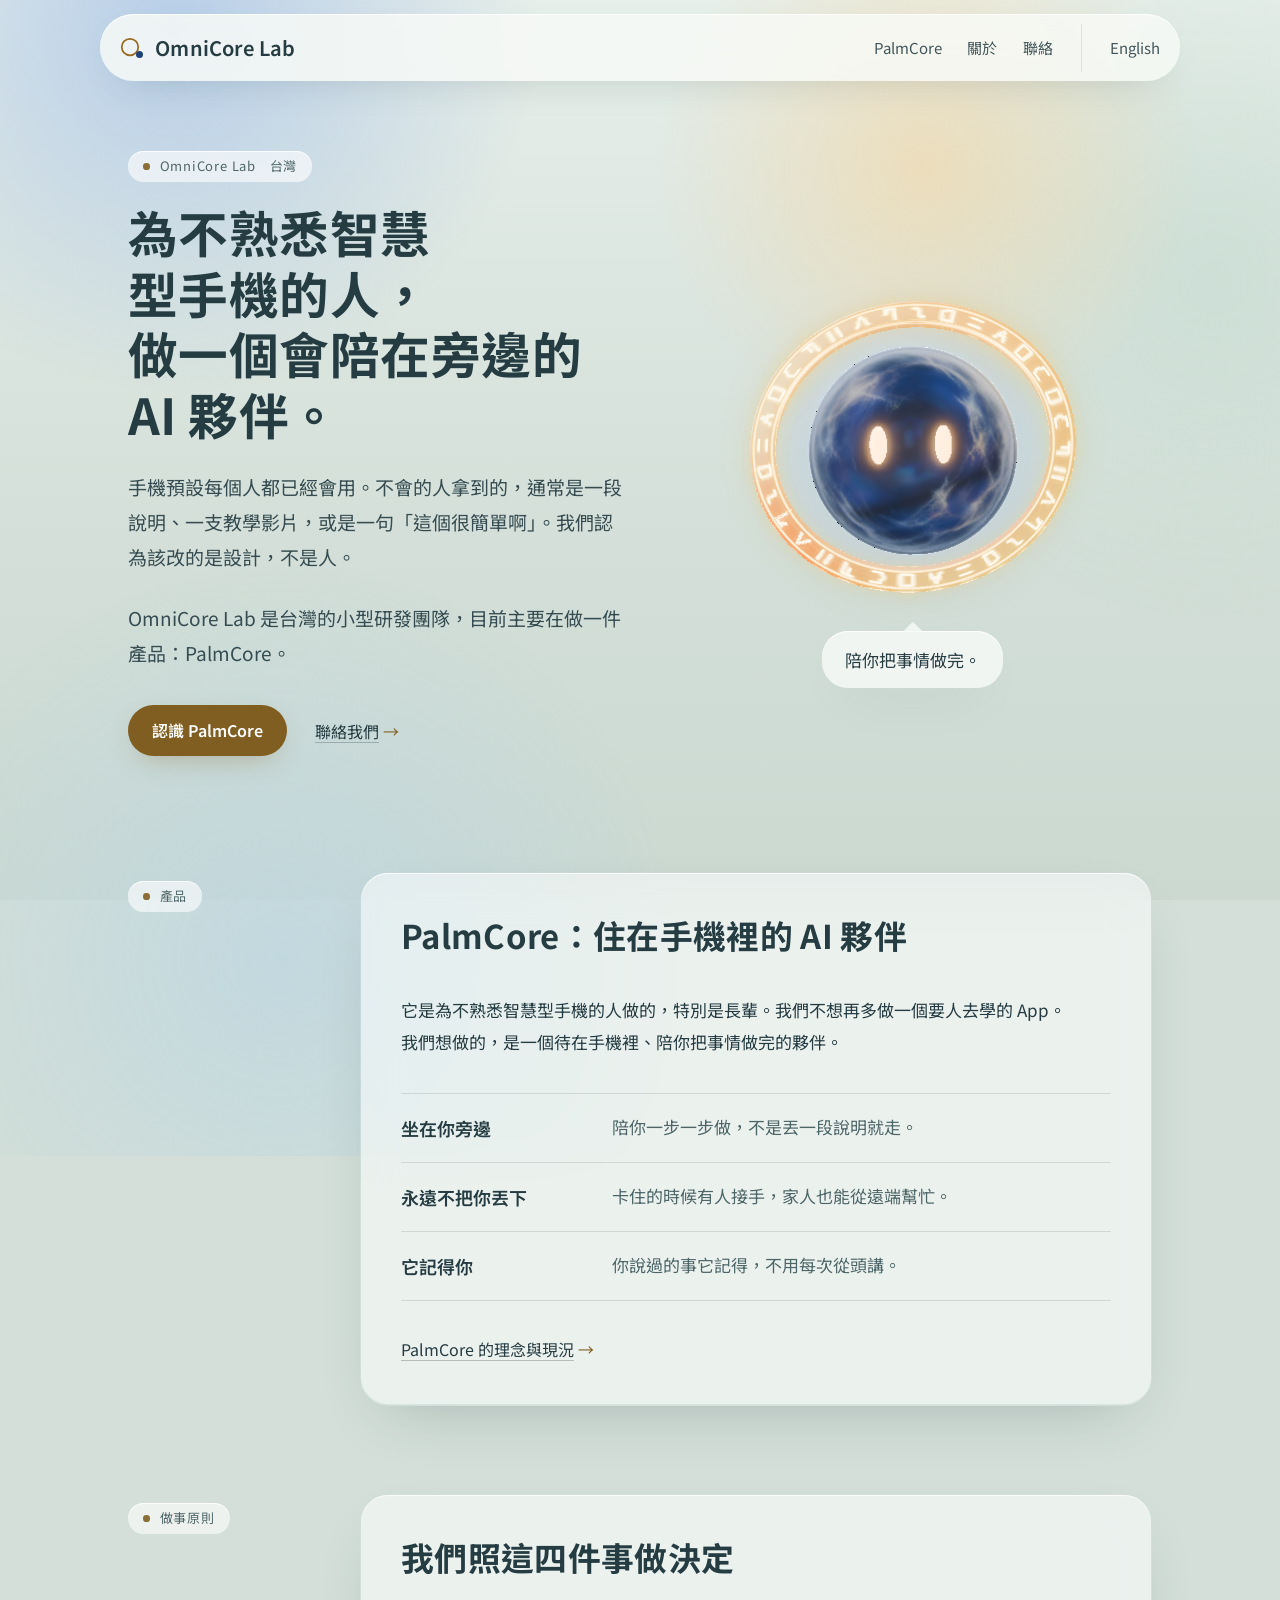
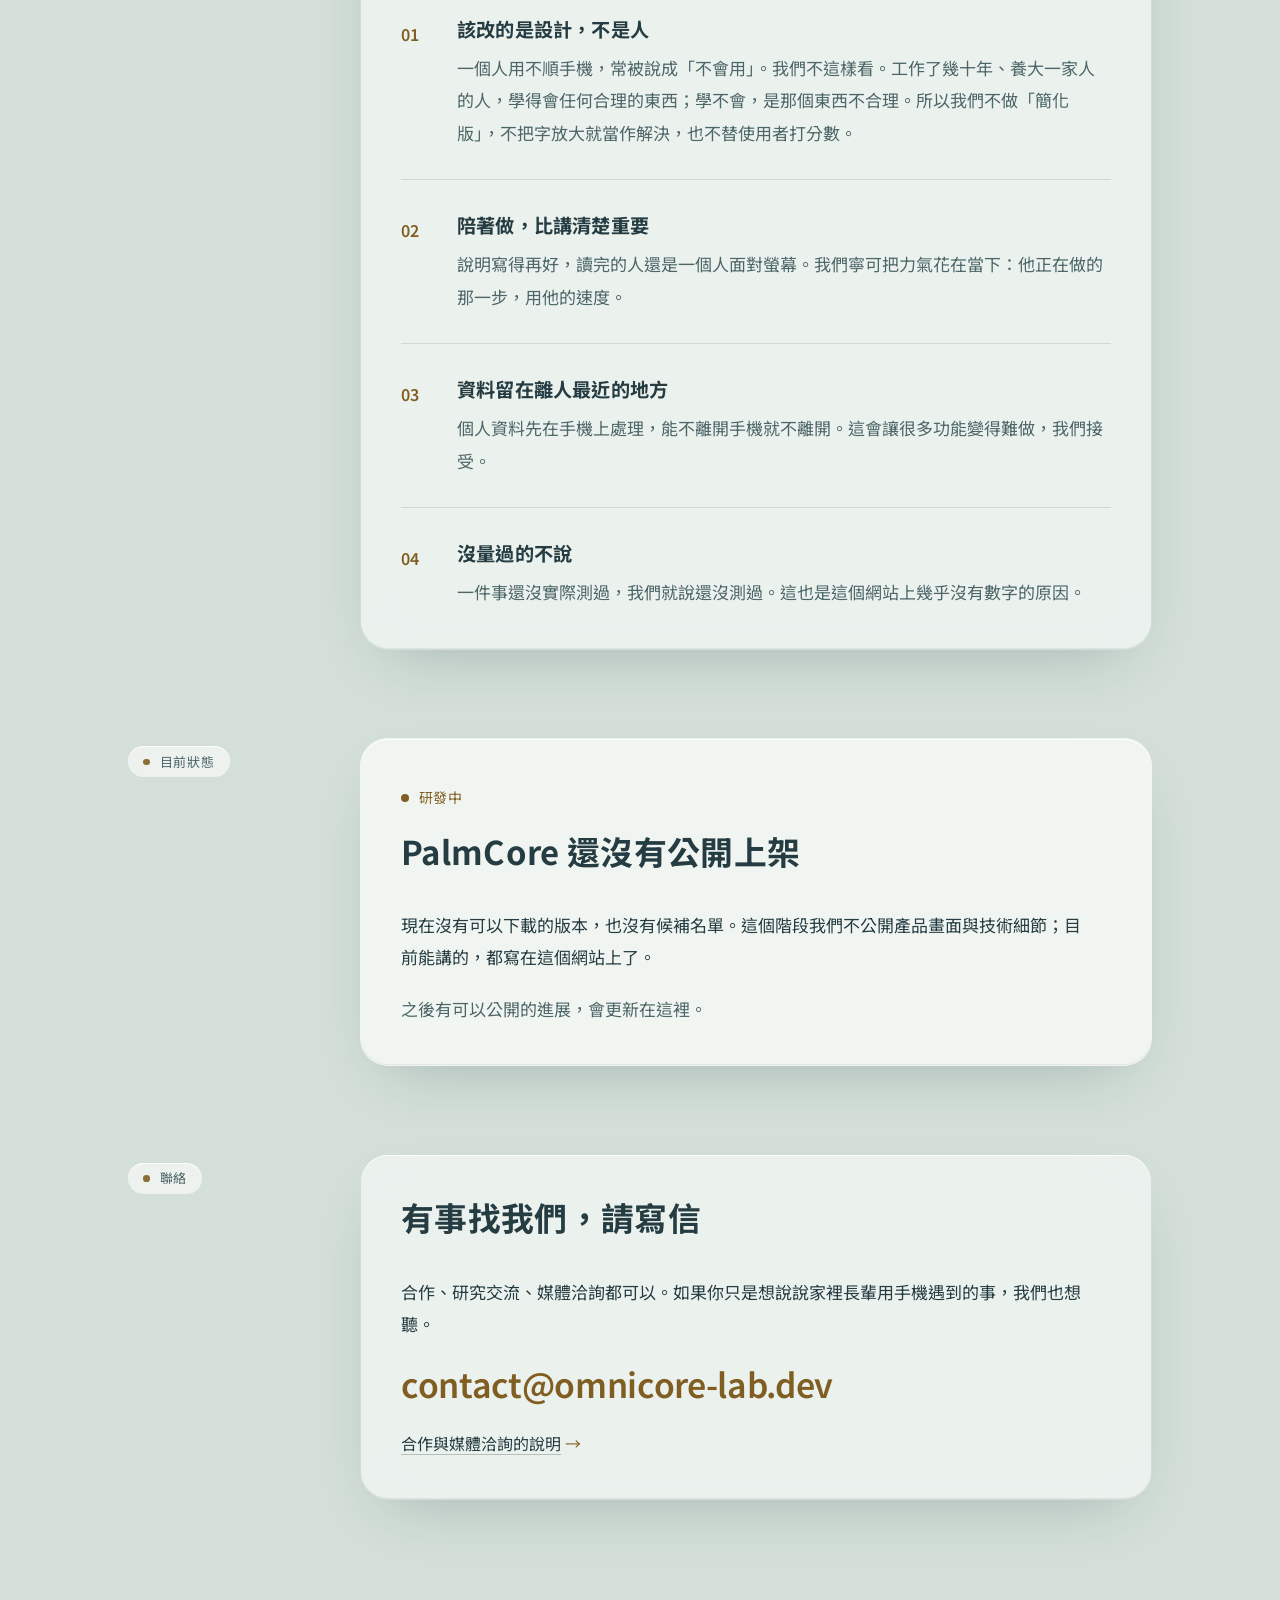
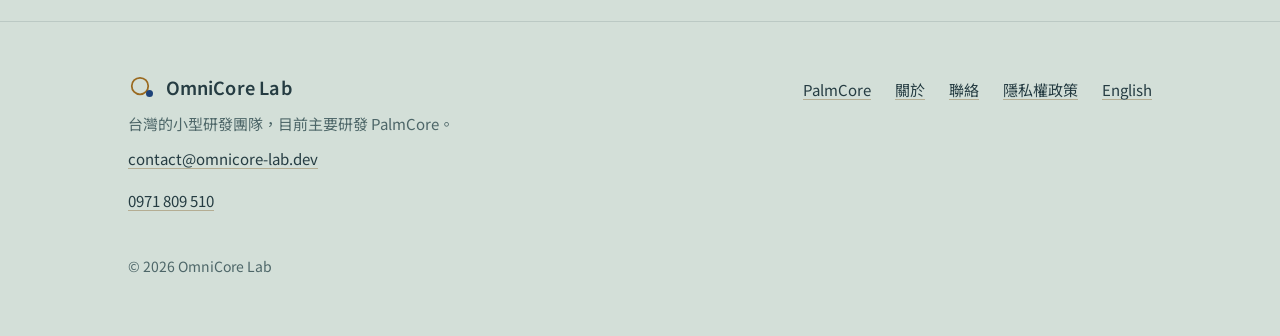
==== site/zh/index.html @ 2e64e3a4 "Initial public release Co-Authored-By: Claude Opus 5.5 <noreply@anthropic.com>" ====
<!doctype html>
<html lang="zh-Hant-TW">
<head>
<meta charset="utf-8">
<meta name="viewport" content="width=device-width, initial-scale=1">
<title>OmniCore Lab｜為不熟悉智慧型手機的人做 AI 夥伴</title>
<meta name="description" content="OmniCore Lab 是台灣的小型研發團隊，目前主要研發 PalmCore：一個住在手機裡、陪不熟悉智慧型手機的人把事情做完的 AI 夥伴。">
<link rel="canonical" href="https://omnicore-lab.dev/zh/">
<link rel="alternate" hreflang="zh-Hant" href="https://omnicore-lab.dev/zh/">
<link rel="alternate" hreflang="en" href="https://omnicore-lab.dev/">
<link rel="alternate" hreflang="x-default" href="https://omnicore-lab.dev/">
<meta property="og:type" content="website">
<meta property="og:site_name" content="OmniCore Lab">
<meta property="og:title" content="OmniCore Lab｜為不熟悉智慧型手機的人做 AI 夥伴">
<meta property="og:description" content="OmniCore Lab 是台灣的小型研發團隊，目前主要研發 PalmCore：一個住在手機裡、陪不熟悉智慧型手機的人把事情做完的 AI 夥伴。">
<meta property="og:url" content="https://omnicore-lab.dev/zh/">
<meta property="og:image" content="https://omnicore-lab.dev/assets/og.png">
<meta property="og:image:width" content="1200">
<meta property="og:image:height" content="630">
<meta property="og:locale" content="zh_TW">
<meta property="og:locale:alternate" content="en_US">
<meta name="twitter:card" content="summary_large_image">
<meta name="color-scheme" content="light">
<meta name="theme-color" content="#E7EFEA">
<link rel="icon" href="../assets/favicon.svg" type="image/svg+xml">
<link rel="preconnect" href="https://fonts.googleapis.com">
<link rel="preconnect" href="https://fonts.gstatic.com" crossorigin>
<link rel="stylesheet" href="https://fonts.googleapis.com/css2?family=IBM+Plex+Sans:wght@400;500;600&amp;family=Noto+Sans+TC:wght@400;500;700&amp;display=swap">
<link rel="stylesheet" href="../assets/site.css?v=1010b">
<link rel="stylesheet" href="../assets/app-theme.css?v=1010b">
<script src="../assets/site.js" defer></script>
<script type="application/ld+json">{"@context": "https://schema.org", "@type": "Organization", "name": "OmniCore Lab", "url": "https://omnicore-lab.dev/", "logo": "https://omnicore-lab.dev/assets/favicon.svg", "email": "contact@omnicore-lab.dev", "description": "A small R&D team in Taiwan building PalmCore, an AI companion for people the smartphone was never designed for.", "contactPoint": {"@type": "ContactPoint", "contactType": "general enquiries", "email": "contact@omnicore-lab.dev", "availableLanguage": ["en", "zh-Hant"], "telephone": "+886971809510"}, "address": {"@type": "PostalAddress", "addressRegion": "Taoyuan City", "addressCountry": "TW"}, "telephone": "+886971809510"}</script>
</head>
<body>
<a class="skip" href="#main">跳到主要內容</a>

<!-- 頁首：每一頁都有同一段，改選單時要全部一起改 -->
<header class="site-head">
  <div class="wrap head">
    <a class="brand" href="./" aria-label="OmniCore Lab 首頁"><svg viewBox="0 0 28 28" aria-hidden="true" focusable="false"><circle class="ring" cx="12" cy="13" r="8.25" fill="none" stroke-width="1.75"/><circle class="dot" cx="21.5" cy="20.5" r="3.5"/></svg><span>OmniCore Lab</span></a>
    <nav class="nav" aria-label="主要選單">
      <ul>
        <li><a href="palmcore.html">PalmCore</a></li>
        <li><a href="about.html">關於</a></li>
        <li><a href="contact.html">聯絡</a></li>
      </ul>
    </nav>
    <a class="lang" href="../" lang="en" hreflang="en" aria-label="Switch to English">English</a>
  </div>
</header>

<main id="main">
  <section class="hero">
    <div class="wrap hero-grid">
      <div>
        <p class="label">OmniCore Lab　台灣</p>
        <h1><span class="nb">為不熟悉智慧型手機的人，</span><span class="nb">做一個會陪在旁邊的</span><span class="nb">AI 夥伴。</span></h1>
        <p class="lead">手機預設每個人都已經會用。不會的人拿到的，通常是一段說明、一支教學影片，或是一句「這個很簡單啊」。我們認為該改的是設計，不是人。</p>
        <p class="lead">OmniCore Lab 是台灣的小型研發團隊，目前主要在做一件產品：PalmCore。</p>
        <div class="actions">
          <a class="btn" href="palmcore.html">認識 PalmCore</a>
          <a class="more" href="contact.html">聯絡我們</a>
        </div>
      </div>
      <div class="orb-wrap">
        <div class="orb-stage" data-orb="../orb/embed.html?quality=mobile&amp;light=true" role="img" aria-label="PalmCore 的角色：一顆有眼睛的球，外面繞著一圈光環">
          <div class="orb-fallback" aria-hidden="true"><svg viewBox="0 0 360 360" focusable="false">
          <circle class="fig-soft" cx="166" cy="176" r="104"/>
          <circle class="fig-ring" cx="166" cy="176" r="104" stroke-width="1.25"/>
          <circle class="fig-ring" cx="166" cy="176" r="152" stroke-width="1" opacity=".55"/>
          <circle class="fig-dot" cx="273" cy="284" r="24"/>
        </svg></div>
        </div>
        <p class="bubble">陪你把事情做完。</p>
      </div>
    </div>
  </section>

  <section class="section" aria-labelledby="h-product">
    <div class="wrap split">
      <p class="label">產品</p>
      <div class="prose" data-reveal>
        <h2 id="h-product"><span class="nb">PalmCore：</span><span class="nb">住在手機裡的 AI 夥伴</span></h2>
        <p>它是為不熟悉智慧型手機的人做的，特別是長輩。我們不想再多做一個要人去學的 App。我們想做的，是一個待在手機裡、陪你把事情做完的夥伴。</p>
        <dl class="trio">
          <div><dt>坐在你旁邊</dt><dd>陪你一步一步做，不是丟一段說明就走。</dd></div>
          <div><dt>永遠不把你丟下</dt><dd>卡住的時候有人接手，家人也能從遠端幫忙。</dd></div>
          <div><dt>它記得你</dt><dd>你說過的事它記得，不用每次從頭講。</dd></div>
        </dl>
        <p><a class="more" href="palmcore.html">PalmCore 的理念與現況</a></p>
      </div>
    </div>
  </section>

  <section class="section" aria-labelledby="h-principles">
    <div class="wrap split">
      <p class="label">做事原則</p>
      <div data-reveal>
        <h2 id="h-principles" class="gap-l">我們照這四件事做決定</h2>
        <ol class="points">
          <li><div>
            <h3>該改的是設計，不是人</h3>
            <p>一個人用不順手機，常被說成「不會用」。我們不這樣看。工作了幾十年、養大一家人的人，學得會任何合理的東西；學不會，是那個東西不合理。所以我們不做「簡化版」，不把字放大就當作解決，也不替使用者打分數。</p>
          </div></li>
          <li><div>
            <h3>陪著做，比講清楚重要</h3>
            <p>說明寫得再好，讀完的人還是一個人面對螢幕。我們寧可把力氣花在當下：他正在做的那一步，用他的速度。</p>
          </div></li>
          <li><div>
            <h3>資料留在離人最近的地方</h3>
            <p>個人資料先在手機上處理，能不離開手機就不離開。這會讓很多功能變得難做，我們接受。</p>
          </div></li>
          <li><div>
            <h3>沒量過的不說</h3>
            <p>一件事還沒實際測過，我們就說還沒測過。這也是這個網站上幾乎沒有數字的原因。</p>
          </div></li>
        </ol>
      </div>
    </div>
  </section>

  <section class="section band" aria-labelledby="h-status">
    <div class="wrap split">
      <p class="label">目前狀態</p>
      <div class="prose" data-reveal>
        <p class="status">研發中</p>
        <h2 id="h-status">PalmCore 還沒有公開上架</h2>
        <p>現在沒有可以下載的版本，也沒有候補名單。這個階段我們不公開產品畫面與技術細節；目前能講的，都寫在這個網站上了。</p>
        <p class="muted">之後有可以公開的進展，會更新在這裡。</p>
      </div>
    </div>
  </section>

  <section class="section" aria-labelledby="h-contact">
    <div class="wrap split">
      <p class="label">聯絡</p>
      <div class="prose" data-reveal>
        <h2 id="h-contact">有事找我們，請寫信</h2>
        <p>合作、研究交流、媒體洽詢都可以。如果你只是想說說家裡長輩用手機遇到的事，我們也想聽。</p>
        <p><a class="email" href="mailto:contact@omnicore-lab.dev">contact@omnicore-lab.dev</a></p>
        <p><a class="more" href="contact.html">合作與媒體洽詢的說明</a></p>
      </div>
    </div>
  </section>
</main>

<!-- 頁尾：每一頁都有同一段 -->
<footer class="site-foot">
  <div class="wrap foot">
    <div>
      <a class="brand" href="./"><svg viewBox="0 0 28 28" aria-hidden="true" focusable="false"><circle class="ring" cx="12" cy="13" r="8.25" fill="none" stroke-width="1.75"/><circle class="dot" cx="21.5" cy="20.5" r="3.5"/></svg><span>OmniCore Lab</span></a>
      <p>台灣的小型研發團隊，目前主要研發 PalmCore。</p>
      <p><a href="mailto:contact@omnicore-lab.dev">contact@omnicore-lab.dev</a></p>
      <p><a href="tel:+886971809510">0971 809 510</a></p>
    </div>
    <nav aria-label="頁尾連結">
      <ul>
        <li><a href="palmcore.html">PalmCore</a></li>
        <li><a href="about.html">關於</a></li>
        <li><a href="contact.html">聯絡</a></li>
        <li><a href="privacy.html">隱私權政策</a></li>
        <li><a href="../" lang="en" hreflang="en">English</a></li>
      </ul>
    </nav>
    <p class="copy">© 2026 OmniCore Lab</p>
  </div>
</footer>
</body>
</html>
---- site/assets/site.css ----
/* OmniCore Lab — 全站樣式
   目錄：1 色彩與變數　2 基礎　3 版面　4 頁首頁尾　5 元件　6 動態　7 列印
   顏色只在第 1 節定義；深色模式在同一節用 prefers-color-scheme 覆寫。 */

/* ───────── 1 色彩與變數 ───────── */
:root {
  --ink: #121A23;
  --ink-2: #1C2834;
  --mist: #7FA7A8;
  --sand: #E2C79A;

  --bg: #F6F7F4;
  --surface: #ECEFEB;
  --text: #16202A;
  --muted: #4F5E69;
  --line: #D3DAD6;
  --link: #2A5C60;
  --mark: #5F8F91;          /* 圖形用的霧青，不拿來當內文字色 */
  --mark-soft: rgba(127, 167, 168, .16);
  --btn-bg: #121A23;
  --btn-text: #F6F7F4;

  --band-bg: #121A23;
  --band-text: #E6ECEC;
  --band-muted: #A9B8BD;
  --band-link: #A9CDCD;
  --band-line: #2B3947;

  --focus: #2A5C60;

  --serif: "Newsreader", "Noto Serif TC", "Songti TC", "PMingLiU", serif;
  --sans: "Noto Sans TC", "PingFang TC", "Microsoft JhengHei", system-ui, -apple-system, "Segoe UI", sans-serif;

  --gutter: clamp(20px, 5vw, 48px);
  --measure: 35em;
}

:root:lang(en) {
  --sans: "IBM Plex Sans", system-ui, -apple-system, "Segoe UI", Roboto, sans-serif;
  --serif: "Newsreader", Georgia, "Times New Roman", serif;
  --measure: 39em;
}

@media (prefers-color-scheme: dark) {
  :root {
    --bg: #0F161E;
    --surface: #17212B;
    --text: #E2E8E9;
    --muted: #A5B3B8;
    --line: #283542;
    --link: #A9CDCD;
    --mark: #7FA7A8;
    --mark-soft: rgba(127, 167, 168, .14);
    --btn-bg: #E2E8E9;
    --btn-text: #0F161E;

    --band-bg: #1A2530;
    --band-line: #324253;

    --focus: #E2C79A;
  }
}

/* ───────── 2 基礎 ───────── */
*, *::before, *::after { box-sizing: border-box; }

html {
  -webkit-text-size-adjust: 100%;
  text-size-adjust: 100%;
  scroll-behavior: smooth;
}

body {
  margin: 0;
  background: var(--bg);
  color: var(--text);
  font-family: var(--sans);
  font-size: 1.0625rem;
  line-height: 1.9;
  line-break: strict;
  overflow-wrap: break-word;
  -webkit-font-smoothing: antialiased;
  text-rendering: optimizeLegibility;
}
:lang(en) body { line-height: 1.7; }

h1, h2, h3 {
  font-family: var(--serif);
  font-weight: 600;
  line-height: 1.35;
  margin: 0;
  text-wrap: balance;
}
:lang(en) h1, :lang(en) h2, :lang(en) h3 { font-weight: 500; line-height: 1.2; letter-spacing: -.01em; }

h1 { font-size: clamp(1.85rem, 1.2rem + 2.9vw, 3.1rem); }
h2 { font-size: clamp(1.45rem, 1.15rem + 1.3vw, 2.05rem); }
h3 { font-size: 1.2rem; line-height: 1.5; }
:lang(zh-Hant) h1 { font-size: clamp(1.5rem, .9rem + 3vw, 3.1rem); }
:lang(en) h1 { font-size: clamp(2.1rem, 1.3rem + 3.4vw, 3.6rem); line-height: 1.12; }
:lang(en) h3 { font-size: 1.3rem; line-height: 1.35; }

p { margin: 0 0 1.15em; }
:lang(en) p { text-wrap: pretty; }  /* 中文用 pretty 會斷出很短的尾行，所以只給英文 */
p:last-child { margin-bottom: 0; }

a {
  color: var(--link);
  text-decoration-line: underline;
  text-decoration-thickness: 1px;
  text-underline-offset: .22em;
  text-decoration-color: color-mix(in srgb, currentColor 45%, transparent);
  transition: text-decoration-color .18s ease, color .18s ease;
}
a:hover { text-decoration-color: currentColor; }

:focus-visible {
  outline: 2px solid var(--focus);
  outline-offset: 3px;
  border-radius: 2px;
}

::selection { background: var(--sand); color: #121A23; }

img, svg { max-width: 100%; height: auto; }

/* 不想被拆開的詞組：中文標題用它控制斷行 */
.nb { display: inline-block; }

.skip {
  position: absolute; left: var(--gutter); top: -4rem;
  background: var(--btn-bg); color: var(--btn-text);
  padding: .5rem .9rem; border-radius: 4px; z-index: 10;
  text-decoration: none;
}
.skip:focus { top: .75rem; }

/* ───────── 3 版面 ───────── */
.wrap {
  max-width: 1120px;
  margin-inline: auto;
  padding-inline: var(--gutter);
}

.section {
  padding-block: clamp(56px, 8.5vw, 108px);
  border-top: 1px solid var(--line);
}

/* 左邊小標、右邊內容的兩欄；窄螢幕疊成一欄 */
.split { display: grid; gap: 1.25rem 3rem; }
@media (min-width: 880px) {
  .split { grid-template-columns: 11.5rem minmax(0, 1fr); }
}

.label {
  font-size: .8125rem;
  letter-spacing: .14em;
  color: var(--muted);
  margin: .55rem 0 0;
  line-height: 1.6;
}
:lang(en) .label { letter-spacing: .1em; text-transform: uppercase; font-size: .75rem; }

.prose { max-width: var(--measure); }
.prose h2 { margin-bottom: 1.1em; }
.prose h2 + .lead { margin-top: -.3em; }

.lead {
  font-size: 1.1875rem;
  line-height: 1.85;
  color: var(--text);
}
:lang(en) .lead { font-size: 1.25rem; line-height: 1.6; }

.muted { color: var(--muted); }
.small { font-size: .9375rem; line-height: 1.8; }

/* ───────── 4 頁首頁尾 ───────── */
.site-head { padding-block: 1.4rem; }
.head {
  display: flex; flex-wrap: wrap; align-items: center;
  gap: .4rem 1.75rem;
}
.brand {
  display: inline-flex; align-items: center; gap: .6rem;
  color: var(--text); text-decoration: none;
  font-family: "Newsreader", Georgia, serif;
  font-size: 1.25rem; font-weight: 500; letter-spacing: -.005em;
  margin-right: auto;
  padding-block: .35rem;
}
.brand svg { width: 28px; height: 28px; flex: none; }
.brand .ring { stroke: var(--mark); }
.brand .dot { fill: var(--sand); }

.nav ul {
  display: flex; gap: 1.6rem; list-style: none; margin: 0; padding: 0;
}
.nav a, .lang {
  display: inline-block;
  color: var(--text); text-decoration: none;
  font-size: .9375rem;
  padding-block: .6rem;
  background-image: linear-gradient(currentColor, currentColor);
  background-repeat: no-repeat;
  background-position: 0 calc(100% - .35rem);
  background-size: 0 1px;
  transition: background-size .22s ease;
}
.nav a:hover, .lang:hover, .nav a[aria-current="page"] { background-size: 100% 1px; }
.nav a[aria-current="page"] { color: var(--link); }
.lang {
  color: var(--muted);
  padding-left: 1.75rem;
  border-left: 1px solid var(--line);
  background-position: 1.75rem calc(100% - .35rem);
}
.lang:hover { background-size: calc(100% - 1.75rem) 1px; }

@media (max-width: 599px) {
  .site-head { padding-block: 1rem .5rem; }
  .nav { order: 3; flex-basis: 100%; border-top: 1px solid var(--line); margin-top: .5rem; }
  .nav ul { gap: 1.5rem; }
  .lang { border-left: 0; padding-left: 0; background-position: 0 calc(100% - .35rem); }
  .lang:hover { background-size: 100% 1px; }
}

.site-foot {
  border-top: 1px solid var(--line);
  padding-block: 3rem 3.5rem;
  font-size: .9375rem;
  color: var(--muted);
}
.foot { display: grid; gap: 2rem 3rem; }
@media (min-width: 760px) { .foot { grid-template-columns: minmax(0, 1fr) auto; } }
.foot .brand { font-size: 1.125rem; margin: 0 0 .4rem; }
.foot p { margin: 0; max-width: 28em; }
.foot ul {
  list-style: none; margin: 0; padding: 0;
  display: flex; flex-wrap: wrap; gap: .25rem 1.5rem;
}
.foot a { color: var(--text); display: inline-block; padding-block: .4rem; }
.foot .copy { grid-column: 1 / -1; font-size: .875rem; }

/* ───────── 5 元件 ───────── */

/* 首頁開頭 */
.hero { padding-block: clamp(40px, 7vw, 96px) clamp(56px, 9vw, 120px); }
.hero-grid { display: grid; gap: 2.5rem 3rem; align-items: center; }
@media (min-width: 960px) {
  .hero-grid { grid-template-columns: minmax(0, 1fr) minmax(260px, 360px); }
}
.hero h1 { max-width: 15em; }
:lang(en) .hero h1 { max-width: 13.5em; }
.hero .lead { max-width: 33em; margin-top: 1.6rem; }
.hero .label { margin: 0 0 1.4rem; }
.hero-fig { color: var(--mark); max-width: 360px; width: 100%; justify-self: end; }
.hero-fig svg { display: block; width: 100%; }
@media (max-width: 959px) {
  .hero-fig { max-width: 190px; justify-self: start; order: -1; }
}
.fig-ring { fill: none; stroke: var(--mark); }
.fig-soft { fill: var(--mark-soft); }
.fig-dot { fill: var(--sand); }
.fig-ink { fill: var(--text); }

.actions {
  display: flex; flex-wrap: wrap; align-items: center; gap: .75rem 1.75rem;
  margin-top: 2.2rem;
}
.btn {
  display: inline-block;
  background: var(--btn-bg); color: var(--btn-text);
  text-decoration: none;
  padding: .62rem 1.3rem;
  border-radius: 999px;
  font-size: 1rem; line-height: 1.6;
  transition: opacity .18s ease;
}
.btn:hover { opacity: .86; }
.more { font-size: 1rem; }
.more::after { content: " →"; text-decoration: none; display: inline-block; padding-left: .25em; transition: transform .2s ease; }
.more:hover::after { transform: translateX(3px); }

/* 內頁開頭 */
.page-head { padding-block: clamp(36px, 6vw, 80px) clamp(48px, 7vw, 88px); }
.page-head .label { margin: 0 0 1.2rem; }
.page-head h1 { max-width: 16em; }
.page-head .lead { max-width: 32em; margin-top: 1.4rem; }

/* 三個核心（首頁的簡短版） */
.trio { margin: 2.2rem 0 0; padding: 0; border-top: 1px solid var(--line); }
.trio div {
  display: grid; gap: .1rem 2rem;
  padding-block: 1.05rem;
  border-bottom: 1px solid var(--line);
}
@media (min-width: 640px) { .trio div { grid-template-columns: 10.5em minmax(0, 1fr); } }
:lang(en) .trio dt { font-size: 1.2rem; }
.trio dt { font-family: var(--serif); font-weight: 600; font-size: 1.125rem; }
:lang(en) .trio dt { font-weight: 500; }
.trio dd { margin: 0; color: var(--muted); }
.trio + p { margin-top: 2rem; }

/* 編號清單：原則、工作方式 */
.points { list-style: none; margin: 0; padding: 0; counter-reset: pt; max-width: 44rem; }
.points > li {
  counter-increment: pt;
  display: grid; grid-template-columns: 2.75rem minmax(0, 1fr); gap: 0 .75rem;
  padding-block: 1.9rem;
  border-top: 1px solid var(--line);
}
.points > li:first-child { border-top: 0; padding-top: .2rem; }
.points > li:last-child { padding-bottom: 0; }
.points > li::before {
  content: counter(pt, decimal-leading-zero);
  font-family: "Newsreader", Georgia, serif;
  font-size: 1rem; color: var(--link);
  padding-top: .28rem;
  font-variant-numeric: tabular-nums;
}
.points h3 { margin-bottom: .55rem; }
.points p { color: var(--muted); max-width: 34em; }

/* 產品頁：三個核心（完整版） */
.core { display: grid; gap: 1rem 2rem; padding-block: 2.4rem; border-top: 1px solid var(--line); max-width: 46rem; }
.core:first-of-type { border-top: 0; padding-top: 0; }
.core:last-of-type { padding-bottom: 0; }
@media (min-width: 640px) { .core { grid-template-columns: 72px minmax(0, 1fr); } }
.core svg { width: 60px; height: 60px; display: block; margin-top: .2rem; }
.core h3 { font-size: 1.4rem; margin-bottom: .7rem; }
:lang(en) .core h3 { font-size: 1.55rem; }
.core .num { font-family: "Newsreader", Georgia, serif; color: var(--link); font-size: .95rem; display: block; margin-bottom: .15rem; letter-spacing: .04em; }
.core p { max-width: 34em; }

/* 沒有編號的短清單 */
.plain { list-style: none; margin: 0; padding: 0; max-width: var(--measure); }
.plain li { padding-block: 1.25rem; border-top: 1px solid var(--line); }
.plain li:first-child { border-top: 0; padding-top: 0; }
.plain li:last-child { padding-bottom: 0; }
.plain strong { display: block; font-family: var(--serif); font-size: 1.15rem; font-weight: 600; margin-bottom: .25rem; }
:lang(en) .plain strong { font-weight: 500; font-size: 1.25rem; }
.plain span { color: var(--muted); }

/* 深色區塊 */
.band { background: var(--band-bg); color: var(--band-text); border-top: 0; }
.band + .section { border-top: 0; }
.band .label, .band .muted { color: var(--band-muted); }
.band a { color: var(--band-link); }
.band :focus-visible { outline-color: var(--sand); }
.band .status {
  display: inline-flex; align-items: center; gap: .6rem;
  font-size: .875rem; letter-spacing: .08em; color: var(--band-muted);
  margin: 0 0 1.1rem;
}
.band .status::before {
  content: ""; width: .5rem; height: .5rem; border-radius: 50%;
  background: var(--sand);
}

/* 信箱 */
.email {
  font-family: "Newsreader", "Noto Serif TC", Georgia, serif;
  font-size: clamp(1.45rem, 1.1rem + 1.7vw, 2.1rem);
  line-height: 1.4;
  display: inline-block;
  overflow-wrap: anywhere;
}
.email-note { margin-top: .6rem; }

/* 隱私權政策等長文 */
.doc { max-width: var(--measure); }
.doc h2 { font-size: 1.4rem; margin: 3rem 0 .9rem; padding-top: 2.2rem; border-top: 1px solid var(--line); }
:lang(en) .doc h2 { font-size: 1.55rem; }
.doc h2:first-of-type { margin-top: 2.4rem; }
.doc h3 { font-size: 1.0625rem; font-family: var(--sans); font-weight: 500; margin: 1.6rem 0 .4rem; }
:lang(en) .doc h3 { font-size: 1.0625rem; letter-spacing: 0; line-height: 1.5; }
.doc ul { padding-left: 1.2em; margin: 0 0 1.15em; }
.doc li { margin-bottom: .35em; }
.doc li::marker { color: var(--mark); }
.summary {
  background: var(--surface);
  border-left: 2px solid var(--mark);
  padding: 1.15rem 1.4rem;
  margin: 0;
}

/* 404 */
.lost { padding-block: clamp(64px, 12vw, 150px); }
.lost svg { width: 84px; height: 84px; display: block; margin-bottom: 2rem; }
.lost .lead { max-width: 28em; margin-top: 1.2rem; }

/* ───────── 6 動態 ───────── */
[data-reveal] { transition: opacity .7s ease, transform .7s ease; }
[data-reveal].is-waiting { opacity: 0; transform: translateY(14px); }

@media (prefers-reduced-motion: reduce) {
  html { scroll-behavior: auto; }
  *, *::before, *::after { transition: none !important; animation: none !important; }
  [data-reveal].is-waiting { opacity: 1; transform: none; }
}

/* ───────── 7 列印 ───────── */
@media print {
  .site-head .nav, .lang, .skip, .hero-fig { display: none; }
  [data-reveal].is-waiting { opacity: 1; transform: none; }
  .band { background: none; color: inherit; border-top: 1px solid #999; }
  body { font-size: 11pt; }
}

.foot .brand { display: inline-flex; padding-block: 0; }

/* 間距小工具（不用行內 style，讓 CSP 可以不開 unsafe-inline） */
.gap-m { margin-bottom: 1.8rem; }
.gap-l { margin-bottom: 2rem; }
.gap-xl { margin-bottom: 2.4rem; }
.push { margin-top: 2rem; }
.push-s { margin-top: 1rem; }
.lost .label { margin: 0 0 1rem; }
---- site/assets/app-theme.css ----
/* OmniCore Lab — App 風格（2026-10-10）
   整站改成跟 PalmCore 手機介面同一套語彙：霧青的天、慢慢飄的光、霧玻璃的面板、暖金點綴、圓角與膠囊。
   這一份在 site.css 之後載入，只蓋顏色、字體與外觀；版面結構仍在 site.css。
   顏色取自 App 的亮色配色 LightPalm（skyTop #E7EFEA／skyBottom #D3DFD8、光團 #AFC8E8／#C9DDD3／#F0D9AE／#BFD7E0）。 */

:root {
  color-scheme: light;
  --bg: #D3DFD8;
  --sky-top: #E7EFEA;
  --surface: rgba(235, 239, 229, .6);
  --text: #253C42;
  --muted: #4D6668;
  --line: rgba(37, 60, 66, .13);
  --link: #805E22;
  --mark: #3A5A8C;
  --mark-soft: rgba(58, 90, 140, .12);
  --sand: #805E22;
  --gold: #C7A982;
  --btn-bg: #805E22;
  --btn-text: #FFFFFF;
  --band-bg: transparent;
  --band-text: var(--text);
  --band-muted: var(--muted);
  --band-link: var(--link);
  --band-line: var(--line);
  --focus: #805E22;
  --glass: rgba(255, 255, 255, .55);
  --glass-strong: rgba(247, 250, 246, .85);
  --edge-hi: rgba(255, 255, 255, .8);
  --edge-lo: rgba(37, 60, 66, .08);
  --radius: 28px;
  --serif: "Noto Sans TC", "PingFang TC", "Microsoft JhengHei", system-ui, sans-serif;   /* 標題也用無襯線，跟 App 一致 */
  --sans: "Noto Sans TC", "PingFang TC", "Microsoft JhengHei", system-ui, -apple-system, "Segoe UI", sans-serif;
}
:root:lang(en) {
  --sans: "IBM Plex Sans", system-ui, -apple-system, "Segoe UI", Roboto, sans-serif;
  --serif: "IBM Plex Sans", system-ui, -apple-system, "Segoe UI", Roboto, sans-serif;
}

/* ── 天空與光 ── */
/* 底色放在 html，光團（body 的兩個偽元素，z-index -1）才會落在底色上面、內容下面 */
html { background: linear-gradient(180deg, var(--sky-top) 0%, var(--bg) 60%, #CBD9D1 100%) fixed var(--bg); min-height: 100%; }
body { background: transparent; min-height: 100vh; }
body::before, body::after {
  content: ""; position: fixed; inset: -20vmax; z-index: -1; pointer-events: none;
  will-change: transform;
}
body::before {
  background:
    radial-gradient(42vmax 42vmax at 24% 20%, rgba(175, 200, 232, .85), transparent 68%),
    radial-gradient(38vmax 38vmax at 82% 38%, rgba(201, 221, 211, .80), transparent 70%);
  animation: drift-a 46s ease-in-out infinite alternate;
}
body::after {
  background:
    radial-gradient(30vmax 30vmax at 66% 30%, rgba(240, 217, 174, .75), transparent 70%),
    radial-gradient(44vmax 44vmax at 30% 86%, rgba(191, 215, 224, .85), transparent 70%);
  animation: drift-b 62s ease-in-out infinite alternate;
}
@keyframes drift-a { from { transform: translate3d(-3vmax, -2vmax, 0); } to { transform: translate3d(5vmax, 4vmax, 0); } }
@keyframes drift-b { from { transform: translate3d(4vmax, 2vmax, 0); } to { transform: translate3d(-5vmax, -3vmax, 0); } }

/* ── 字 ── */
h1, h2, h3 { font-weight: 700; letter-spacing: .01em; }
:lang(en) h1, :lang(en) h2, :lang(en) h3 { font-weight: 600; letter-spacing: -.015em; }
h1 { font-size: clamp(2rem, 1.2rem + 3.2vw, 3.35rem); line-height: 1.22; }
:lang(en) h1 { line-height: 1.12; }
.lead { color: var(--text); opacity: .9; }
a { color: var(--link); text-decoration-color: rgba(128, 94, 34, .38); }
::selection { background: #E7DFC4; color: #253C42; }

/* 霧玻璃：App 裡每一塊面板的樣子 */
.glass, .section .prose, .section .split > div:not(.prose), .summary, .doc, .lost .wrap {
  background: var(--glass);
  -webkit-backdrop-filter: blur(22px) saturate(1.15); backdrop-filter: blur(22px) saturate(1.15);
  border-radius: var(--radius);
  border: 1px solid transparent;
  background-clip: padding-box;
  box-shadow: inset 0 1px 0 var(--edge-hi), inset 0 -1px 0 var(--edge-lo), 0 24px 60px -30px rgba(37, 60, 66, .30);
  padding: clamp(22px, 3.4vw, 40px);
}
.section .prose, .doc { max-width: 46rem; }
.section { border-top: 0; padding-block: clamp(22px, 3.6vw, 44px); }
.section:first-of-type { padding-top: clamp(28px, 5vw, 64px); }

/* 小標：膠囊（App 頂列那顆「一直聊」的樣子） */
.label {
  display: inline-flex; align-items: center; align-self: start; justify-self: start;
  padding: .32rem .95rem; border-radius: 999px;
  background: rgba(255, 255, 255, .6);
  box-shadow: inset 0 1px 0 var(--edge-hi);
  color: var(--muted); font-size: .8125rem; letter-spacing: .06em;
}
.label::before { content: ""; width: .42rem; height: .42rem; border-radius: 50%; background: var(--sand); margin-right: .6rem; opacity: .9; }

/* ── 頁首：浮在上面的玻璃膠囊 ── */
.site-head { position: sticky; top: 0; z-index: 20; padding-block: .9rem; }
.head {
  background: var(--glass-strong);
  -webkit-backdrop-filter: blur(20px) saturate(1.2); backdrop-filter: blur(20px) saturate(1.2);
  border-radius: 999px;
  box-shadow: inset 0 1px 0 var(--edge-hi), 0 14px 40px -24px rgba(37, 60, 66, .35);
  padding: .55rem 1.25rem .55rem 1.1rem;
  max-width: min(1080px, calc(100% - 2 * var(--gutter)));
}
.brand { font-family: var(--sans); font-weight: 600; letter-spacing: .01em; }
.brand .ring { stroke: var(--sand); }
.brand .dot { fill: #1D4279; }
.nav a, .lang { color: var(--text); opacity: .86; }
.nav a:hover, .lang:hover { opacity: 1; }
.nav a[aria-current="page"] { color: var(--sand); opacity: 1; }
@media (max-width: 599px) {
  .head { border-radius: 26px; padding: .7rem 1.1rem; }
  .nav { border-top-color: var(--line); }
}

/* ── 首頁：智核與話泡 ── */
.hero { padding-block: clamp(20px, 4vw, 56px) clamp(36px, 6vw, 72px); }
@media (min-width: 960px) { .hero-grid { grid-template-columns: minmax(0, 1.02fr) minmax(320px, .98fr); } }
.hero .label { margin-bottom: 1.2rem; }
.orb-wrap { display: flex; flex-direction: column; align-items: center; justify-self: center; width: 100%; max-width: 520px; }
.orb-stage { position: relative; width: 100%; aspect-ratio: 1 / 1; }
.orb-stage::before {    /* 牠身後那團光（App 裡光會跟著牠走） */
  content: ""; position: absolute; inset: 8%; border-radius: 50%;
  background: radial-gradient(closest-side, rgba(240, 217, 174, .55), rgba(175, 200, 232, .45) 55%, transparent 72%);
  filter: blur(18px);
}
.orb-stage iframe, .orb-stage .orb-fallback { position: absolute; inset: 0; width: 100%; height: 100%; border: 0; background: transparent; }
.orb-stage iframe { opacity: 0; transition: opacity .9s ease; }
.orb-stage.is-live iframe { opacity: 1; }
.orb-fallback { display: grid; place-items: center; transition: opacity .6s ease; }
.orb-fallback svg { width: 62%; height: auto; }
.orb-stage.is-live .orb-fallback { opacity: 0; pointer-events: none; }
.fig-ring { stroke: var(--sand); opacity: .75; }
.fig-soft { fill: rgba(29, 66, 121, .28); }
.fig-dot { fill: #1D4279; }
/* 話泡：尾巴朝上指著牠 */
.bubble {
  position: relative; margin-top: -13%; max-width: 22rem; text-align: center;
  background: var(--glass-strong);
  -webkit-backdrop-filter: blur(20px); backdrop-filter: blur(20px);
  border-radius: 26px; padding: .95rem 1.4rem;
  box-shadow: inset 0 1px 0 var(--edge-hi), 0 20px 50px -26px rgba(37, 60, 66, .35);
  font-size: 1.0625rem; line-height: 1.6;
}
.bubble::before {
  content: ""; position: absolute; left: 50%; top: -9px; width: 20px; height: 10px; transform: translateX(-50%);
  background: var(--glass-strong); clip-path: polygon(50% 0, 100% 100%, 0 100%);
}
@media (max-width: 959px) {
  .orb-wrap { order: -1; max-width: 340px; }
  .hero-fig { max-width: none; }
}

/* 按鈕：暖沙色的膠囊（App 的麥克風鈕） */
.btn {
  background: var(--btn-bg); color: var(--btn-text); border-radius: 999px; font-weight: 600;
  padding: .8rem 1.5rem; box-shadow: 0 10px 30px -12px rgba(128, 94, 34, .45);
  transition: transform .18s ease, box-shadow .18s ease;
}
.btn:hover { opacity: 1; transform: translateY(-1px); box-shadow: 0 14px 34px -12px rgba(128, 94, 34, .6); }
.btn:active { transform: scale(.97); }
.more { color: var(--text); text-decoration-color: rgba(37, 60, 66, .28); }
.more::after { color: var(--sand); }

/* 內頁的標題區 */
.page-head { padding-block: clamp(28px, 5vw, 64px) clamp(20px, 3vw, 36px); border-bottom: 0; }

/* 清單與卡片裡的細節 */
.trio, .trio div, .points > li, .core, .plain li, .doc h2 { border-color: var(--line); }
.trio dt, .plain strong { font-family: var(--sans); font-weight: 600; color: var(--text); }
:lang(en) .trio dt, :lang(en) .plain strong { font-weight: 600; font-size: 1.0625rem; }
.points > li::before, .core .num { font-family: var(--sans); color: var(--sand); font-weight: 600; }
.core svg circle[class="fig-ring"] { stroke: var(--sand); }
.points { max-width: none; }

/* 目前狀態：亮一點的玻璃，旁邊一顆呼吸的點 */
.band { background: transparent; }
.band .prose { background: var(--glass-strong); }
.band .status { color: var(--sand); letter-spacing: .06em; }
.band .status::before { box-shadow: 0 0 0 0 rgba(128, 94, 34, .4); animation: breathe 2.6s ease-out infinite; }
@keyframes breathe { 0% { box-shadow: 0 0 0 0 rgba(128, 94, 34, .4); } 100% { box-shadow: 0 0 0 .7rem rgba(128, 94, 34, 0); } }

.email { font-family: var(--sans); font-weight: 600; letter-spacing: -.01em; color: var(--sand); text-decoration: none; }
.email:hover { text-decoration: underline; }
.summary { border-left: 0; background: var(--glass-strong); padding: 1.1rem 1.4rem; border-radius: 20px; margin-bottom: 1.5rem; }
.doc h2 { border-top-color: var(--line); }

/* 頁尾 */
.site-foot { background: transparent; border-top: 1px solid var(--line); margin-top: clamp(32px, 6vw, 80px); color: var(--muted); }
.foot a { color: var(--text); }

/* 沒有 backdrop-filter 的瀏覽器：玻璃改成不透明一點 */
@supports not ((backdrop-filter: blur(2px)) or (-webkit-backdrop-filter: blur(2px))) {
  .glass, .section .prose, .section .split > div:not(.prose), .summary, .doc, .head, .bubble { background: #F7FAF6; }
}
@media (prefers-reduced-motion: reduce) { body::before, body::after { animation: none; } }
@media print { body { background: #fff; color: #000; } body::before, body::after, .orb-wrap { display: none; } }

/* 右欄的卡片同一個寬度 */
.section .prose, .section .split > div:not(.prose), .doc { max-width: 52rem; }
.section .prose > p, .section .prose > h2, .points p, .core p { max-width: 40em; }

/* 亮色：site.css 原本會跟著系統切深色，這裡固定用亮色（跟 App 的日間配色一致） */
.band .status::before { background: var(--sand); }
.site-foot .brand .ring, .brand .ring { stroke: #9A6A20; }

/* 聯絡資訊：地址、電話、信箱 */
address { font-style: normal; }
.facts { margin: 1.1rem 0 1.3rem; display: grid; gap: 0; }
.facts > div { display: grid; grid-template-columns: 5.5rem minmax(0, 1fr); gap: 1rem; padding-block: .75rem; border-top: 1px solid var(--line); }
.facts > div:last-child { border-bottom: 1px solid var(--line); }
.facts dt { color: var(--muted); font-size: .9375rem; }
.facts dd { margin: 0; }
.foot address { margin-top: .35rem; font-size: .9375rem; max-width: 28em; }
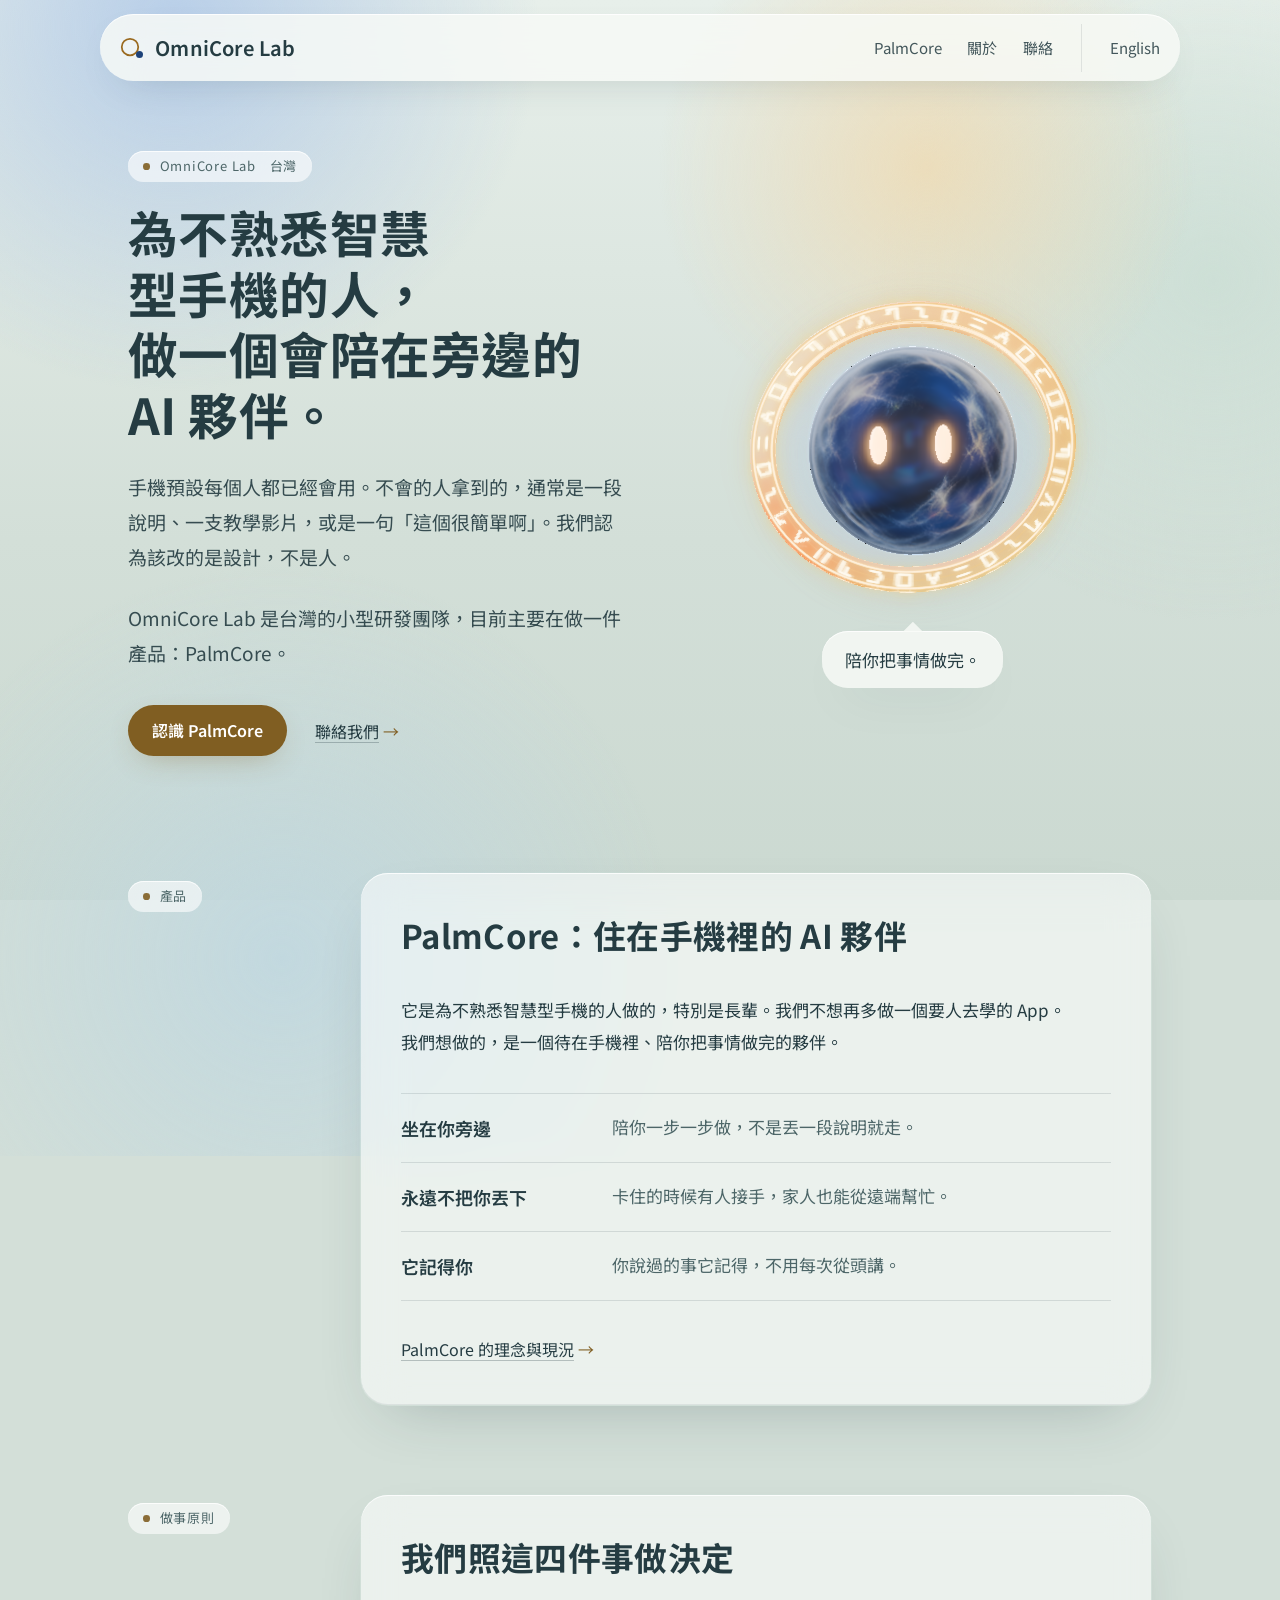
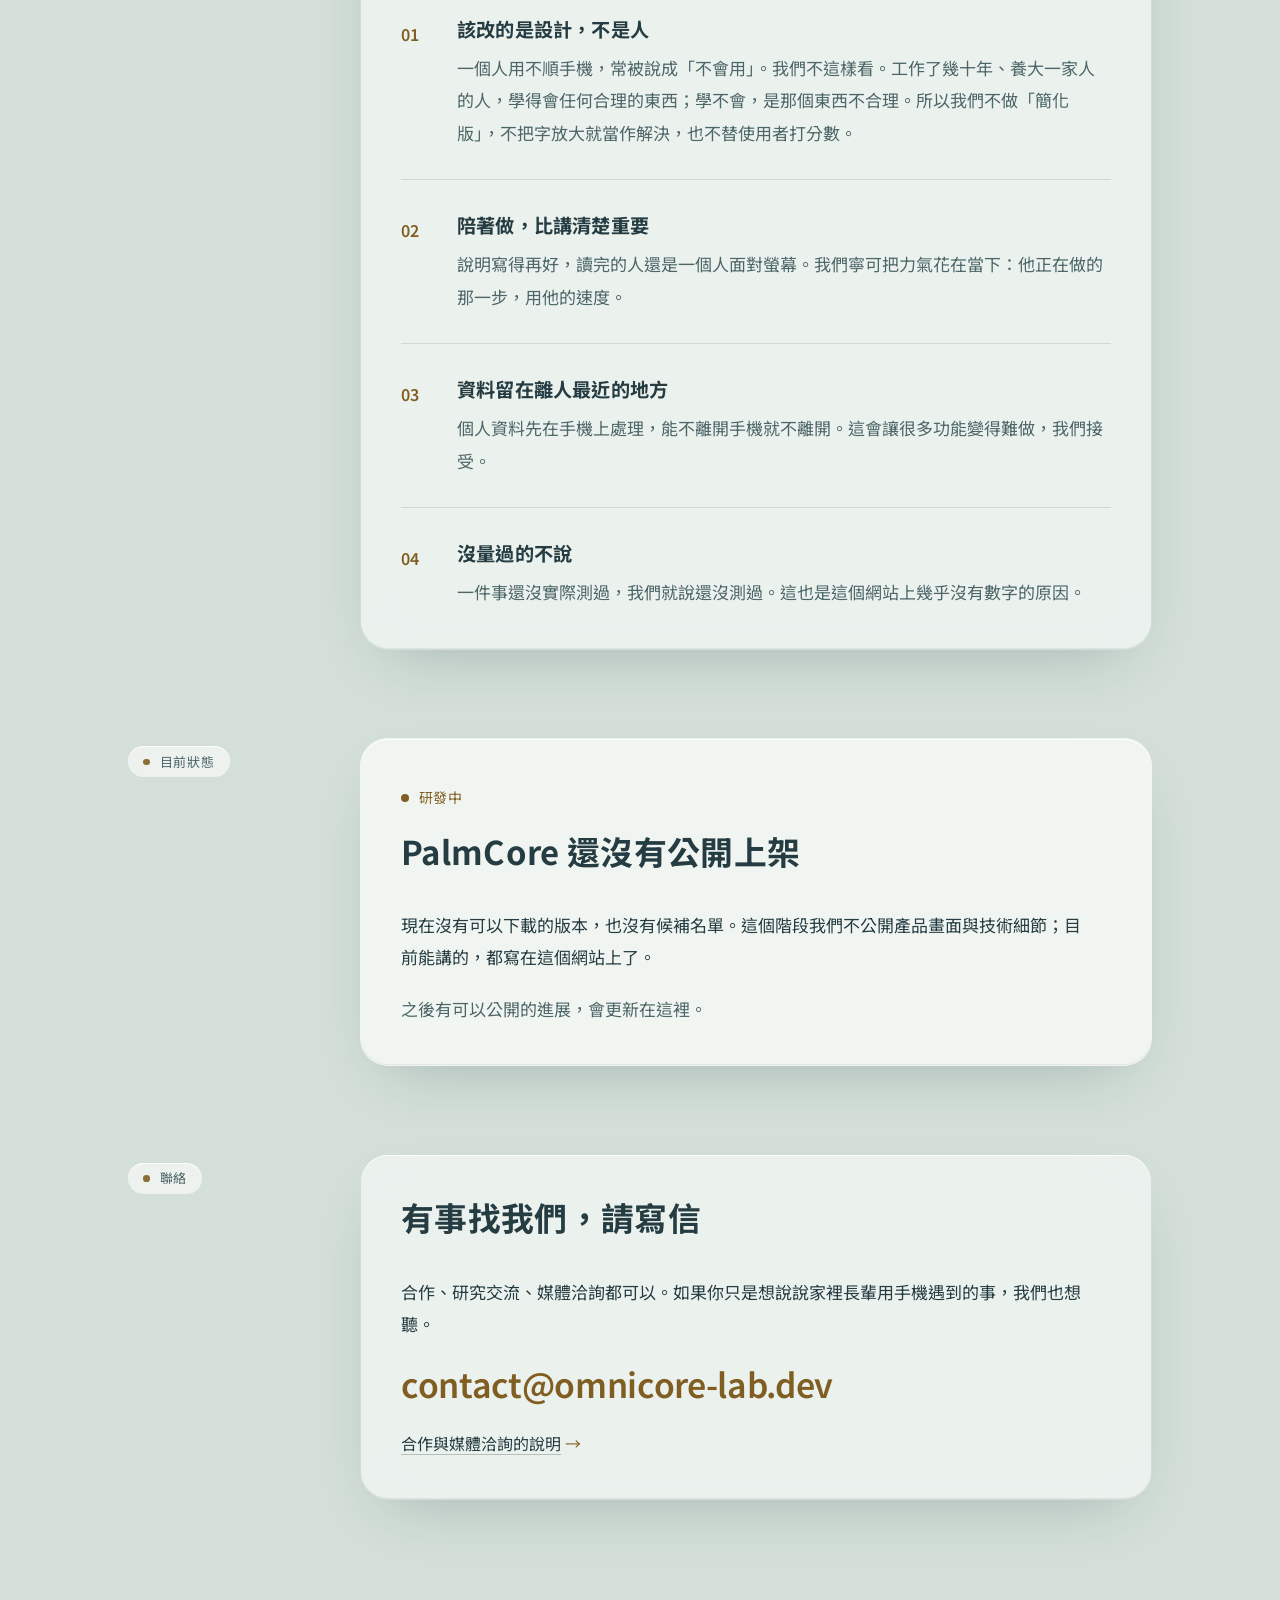
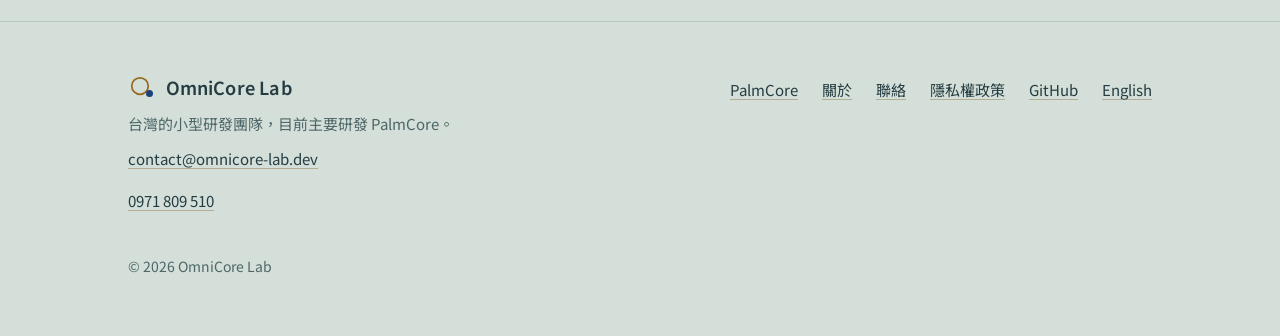
==== commit d31cb039: "Link to GitHub from the footer Co-Authored-By: Claude Opus 5.5 <noreply@anthropic.com>" ====
--- a/site/zh/index.html
+++ b/site/zh/index.html
@@ -29,7 +29,7 @@
 <link rel="stylesheet" href="../assets/site.css?v=1010b">
 <link rel="stylesheet" href="../assets/app-theme.css?v=1010b">
 <script src="../assets/site.js" defer></script>
-<script type="application/ld+json">{"@context": "https://schema.org", "@type": "Organization", "name": "OmniCore Lab", "url": "https://omnicore-lab.dev/", "logo": "https://omnicore-lab.dev/assets/favicon.svg", "email": "contact@omnicore-lab.dev", "description": "A small R&D team in Taiwan building PalmCore, an AI companion for people the smartphone was never designed for.", "contactPoint": {"@type": "ContactPoint", "contactType": "general enquiries", "email": "contact@omnicore-lab.dev", "availableLanguage": ["en", "zh-Hant"], "telephone": "+886971809510"}, "address": {"@type": "PostalAddress", "addressRegion": "Taoyuan City", "addressCountry": "TW"}, "telephone": "+886971809510"}</script>
+<script type="application/ld+json">{"@context": "https://schema.org", "@type": "Organization", "name": "OmniCore Lab", "url": "https://omnicore-lab.dev/", "logo": "https://omnicore-lab.dev/assets/favicon.svg", "email": "contact@omnicore-lab.dev", "description": "A small R&D team in Taiwan building PalmCore, an AI companion for people the smartphone was never designed for.", "contactPoint": {"@type": "ContactPoint", "contactType": "general enquiries", "email": "contact@omnicore-lab.dev", "availableLanguage": ["en", "zh-Hant"], "telephone": "+886971809510"}, "address": {"@type": "PostalAddress", "addressRegion": "Taoyuan City", "addressCountry": "TW"}, "telephone": "+886971809510", "sameAs": ["https://github.com/OmniCore-lab"]}</script>
 </head>
 <body>
 <a class="skip" href="#main">跳到主要內容</a>
@@ -159,6 +159,7 @@
         <li><a href="about.html">關於</a></li>
         <li><a href="contact.html">聯絡</a></li>
         <li><a href="privacy.html">隱私權政策</a></li>
+        <li><a href="https://github.com/OmniCore-lab" rel="noopener">GitHub</a></li>
         <li><a href="../" lang="en" hreflang="en">English</a></li>
       </ul>
     </nav>
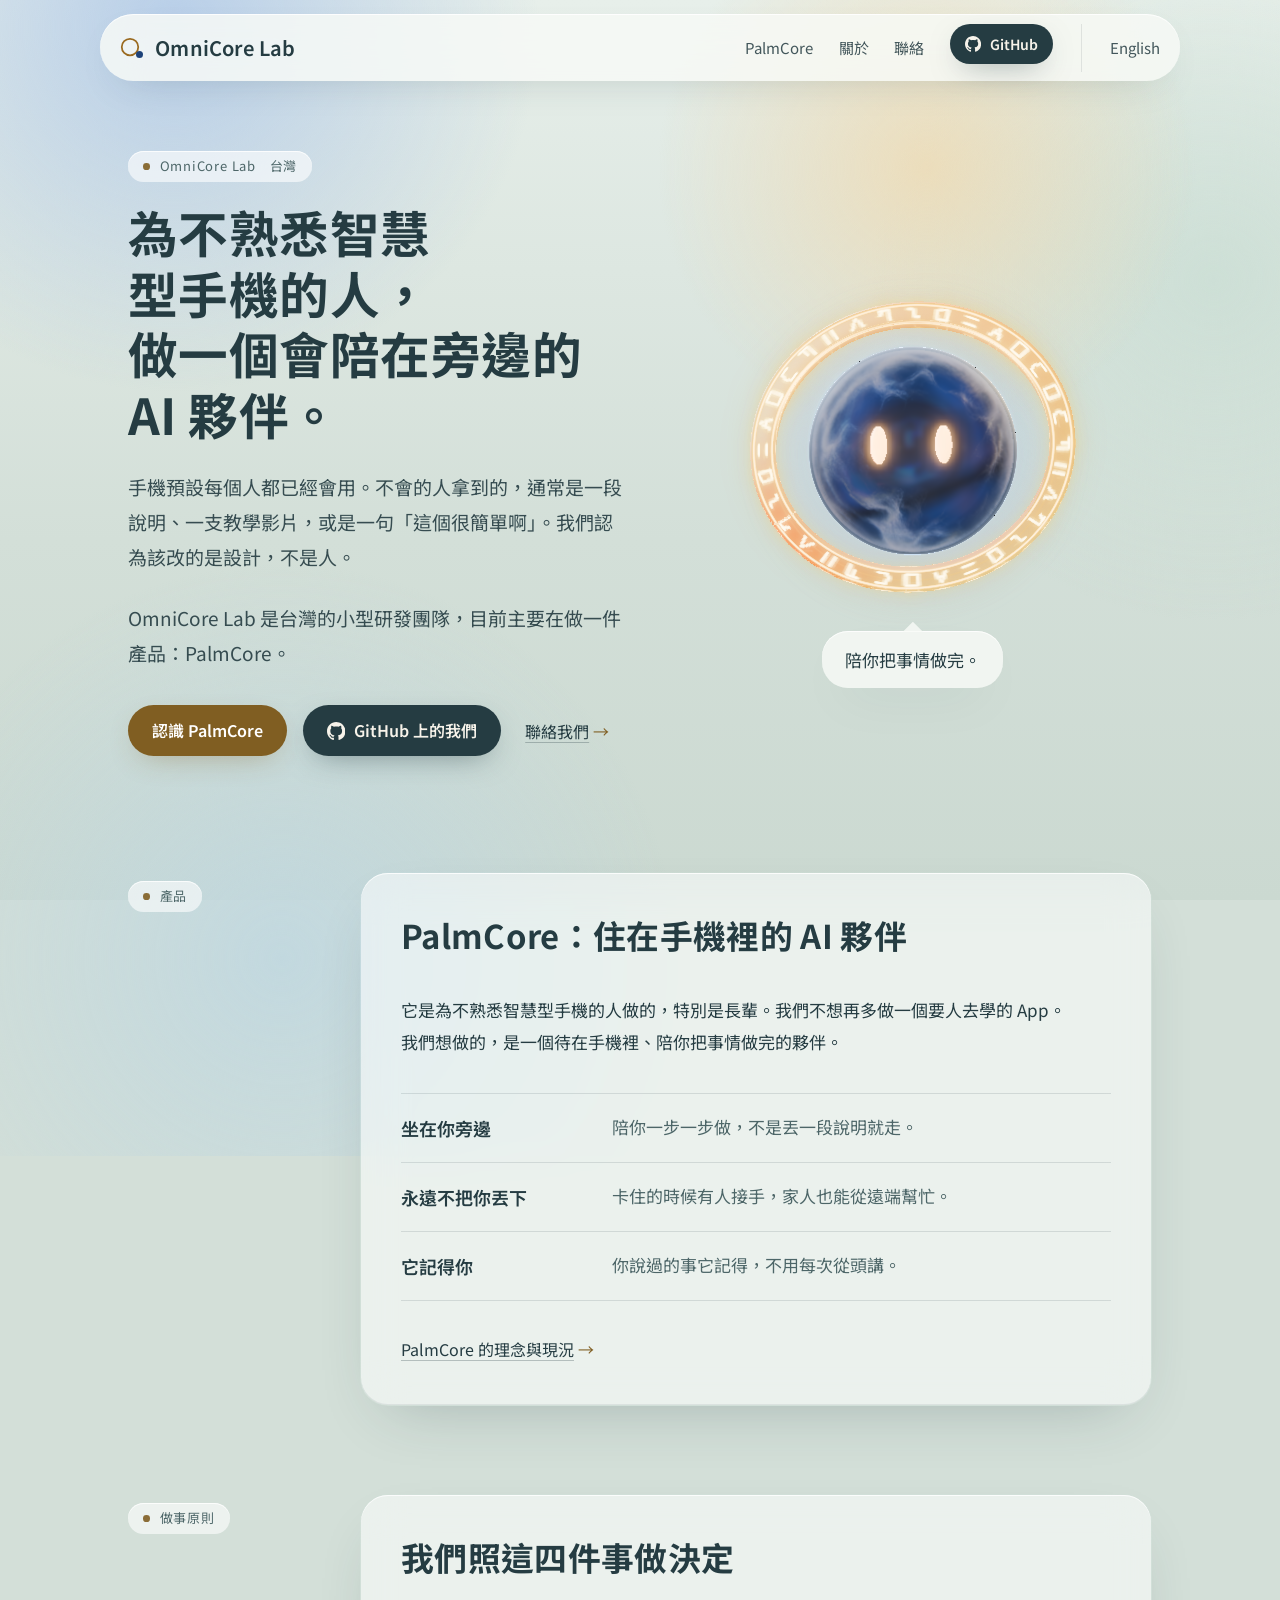
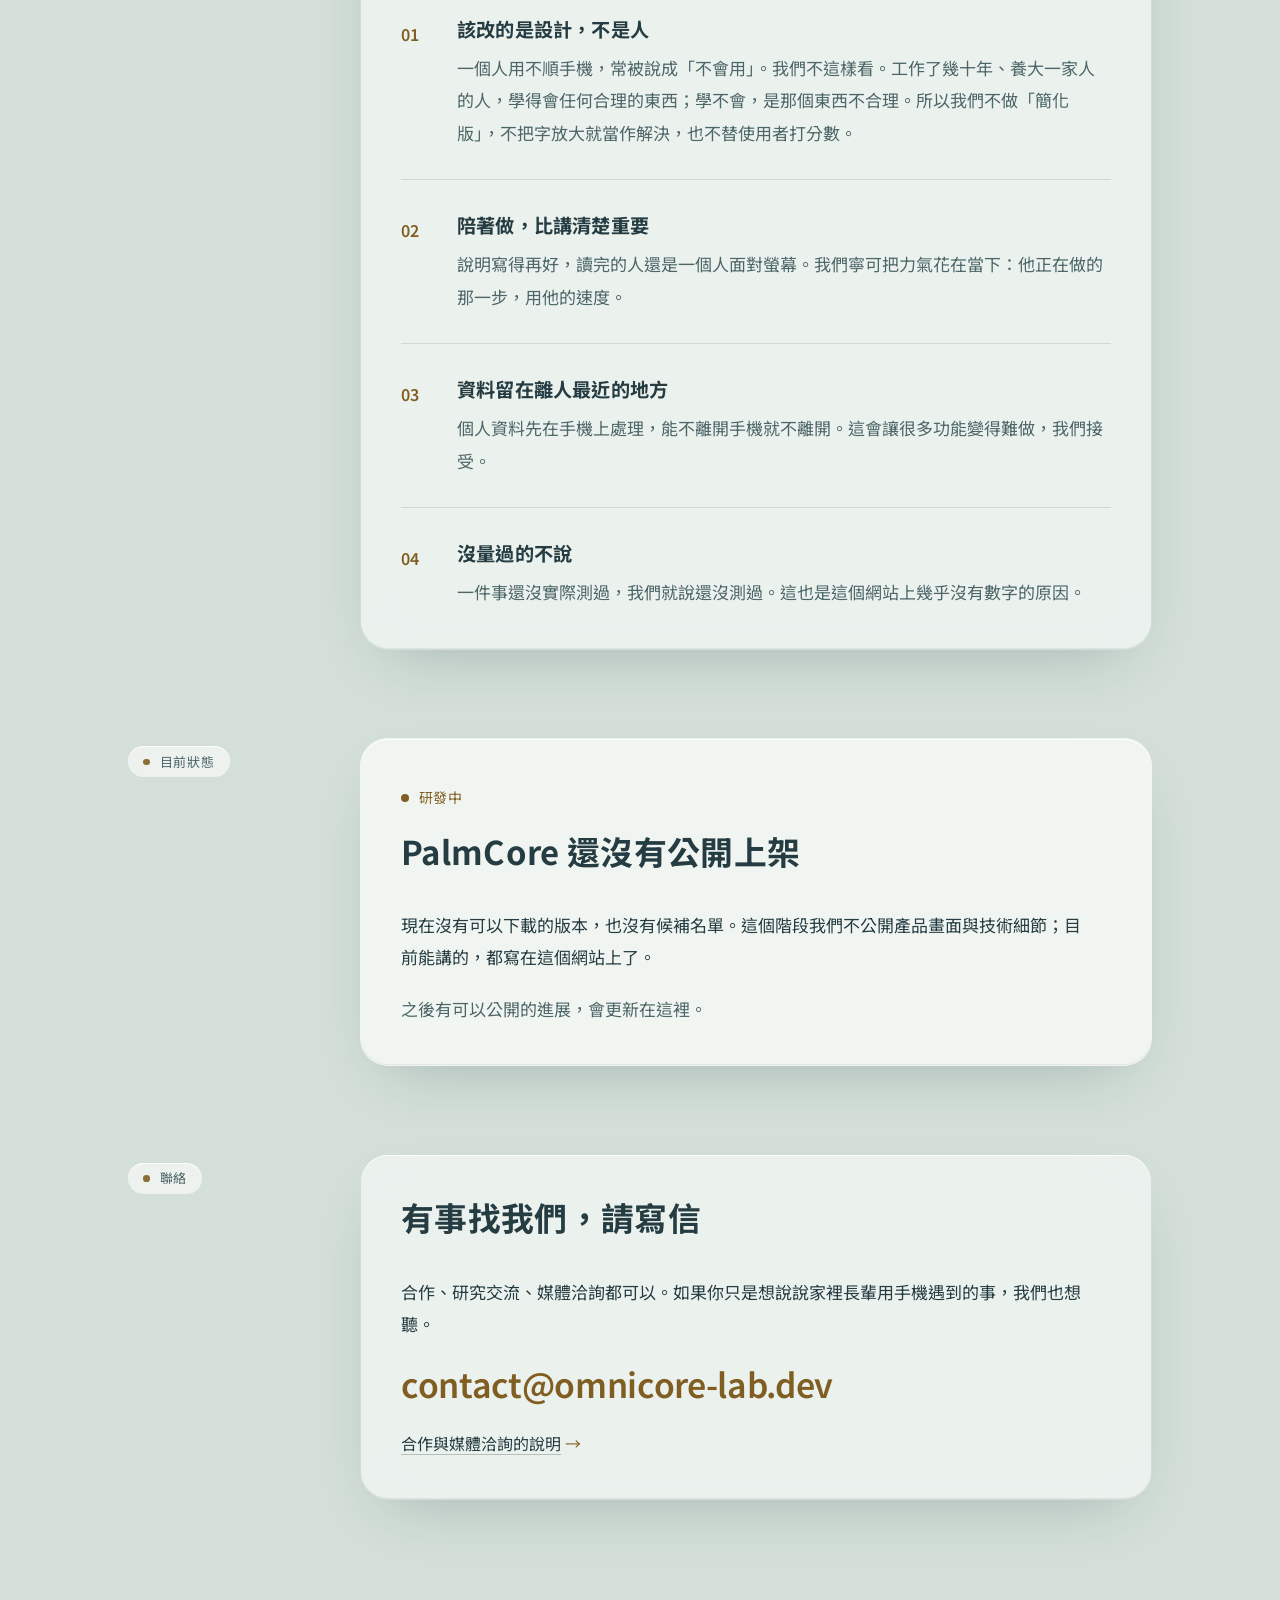
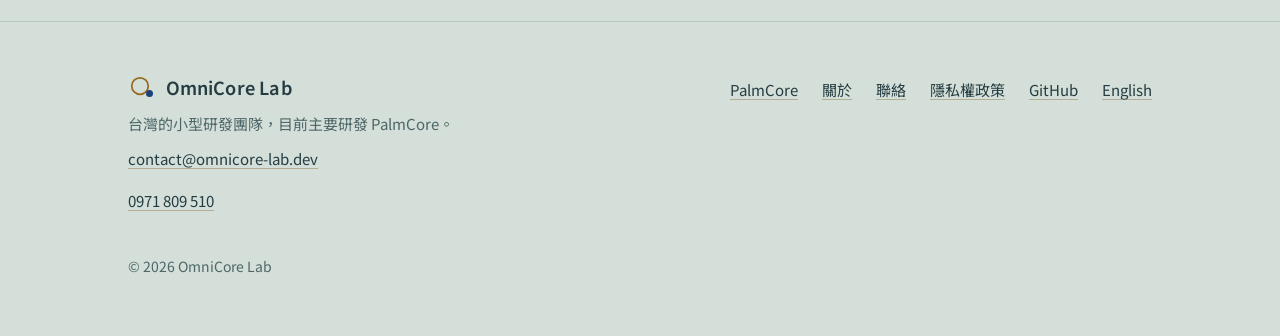
==== commit 2c540b85: "Make the GitHub link a primary button Co-Authored-By: Claude Opus 5.5 <noreply@anthropic.com>" ====
--- a/site/zh/index.html
+++ b/site/zh/index.html
@@ -26,8 +26,8 @@
 <link rel="preconnect" href="https://fonts.googleapis.com">
 <link rel="preconnect" href="https://fonts.gstatic.com" crossorigin>
 <link rel="stylesheet" href="https://fonts.googleapis.com/css2?family=IBM+Plex+Sans:wght@400;500;600&amp;family=Noto+Sans+TC:wght@400;500;700&amp;display=swap">
-<link rel="stylesheet" href="../assets/site.css?v=1010b">
-<link rel="stylesheet" href="../assets/app-theme.css?v=1010b">
+<link rel="stylesheet" href="../assets/site.css?v=1010c">
+<link rel="stylesheet" href="../assets/app-theme.css?v=1010c">
 <script src="../assets/site.js" defer></script>
 <script type="application/ld+json">{"@context": "https://schema.org", "@type": "Organization", "name": "OmniCore Lab", "url": "https://omnicore-lab.dev/", "logo": "https://omnicore-lab.dev/assets/favicon.svg", "email": "contact@omnicore-lab.dev", "description": "A small R&D team in Taiwan building PalmCore, an AI companion for people the smartphone was never designed for.", "contactPoint": {"@type": "ContactPoint", "contactType": "general enquiries", "email": "contact@omnicore-lab.dev", "availableLanguage": ["en", "zh-Hant"], "telephone": "+886971809510"}, "address": {"@type": "PostalAddress", "addressRegion": "Taoyuan City", "addressCountry": "TW"}, "telephone": "+886971809510", "sameAs": ["https://github.com/OmniCore-lab"]}</script>
 </head>
@@ -43,6 +43,7 @@
         <li><a href="palmcore.html">PalmCore</a></li>
         <li><a href="about.html">關於</a></li>
         <li><a href="contact.html">聯絡</a></li>
+        <li><a class="gh" href="https://github.com/OmniCore-lab" rel="noopener"><svg viewBox="0 0 16 16" aria-hidden="true" focusable="false"><path fill="currentColor" d="M8 0C3.58 0 0 3.58 0 8c0 3.54 2.29 6.53 5.47 7.59.4.07.55-.17.55-.38 0-.19-.01-.82-.01-1.49-2.01.37-2.53-.49-2.69-.94-.09-.23-.48-.94-.82-1.13-.28-.15-.68-.52-.01-.53.63-.01 1.08.58 1.23.82.72 1.21 1.87.87 2.33.66.07-.52.28-.87.51-1.07-1.78-.2-3.64-.89-3.64-3.95 0-.87.31-1.59.82-2.15-.08-.2-.36-1.02.08-2.12 0 0 .67-.21 2.2.82.64-.18 1.32-.27 2-.27s1.36.09 2 .27c1.53-1.04 2.2-.82 2.2-.82.44 1.1.16 1.92.08 2.12.51.56.82 1.27.82 2.15 0 3.07-1.87 3.75-3.65 3.95.29.25.54.73.54 1.48 0 1.07-.01 1.93-.01 2.2 0 .21.15.46.55.38A8.01 8.01 0 0 0 16 8c0-4.42-3.58-8-8-8Z"/></svg><span>GitHub</span></a></li>
       </ul>
     </nav>
     <a class="lang" href="../" lang="en" hreflang="en" aria-label="Switch to English">English</a>
@@ -59,6 +60,7 @@
         <p class="lead">OmniCore Lab 是台灣的小型研發團隊，目前主要在做一件產品：PalmCore。</p>
         <div class="actions">
           <a class="btn" href="palmcore.html">認識 PalmCore</a>
+          <a class="btn btn-gh" href="https://github.com/OmniCore-lab" rel="noopener"><svg viewBox="0 0 16 16" aria-hidden="true" focusable="false"><path fill="currentColor" d="M8 0C3.58 0 0 3.58 0 8c0 3.54 2.29 6.53 5.47 7.59.4.07.55-.17.55-.38 0-.19-.01-.82-.01-1.49-2.01.37-2.53-.49-2.69-.94-.09-.23-.48-.94-.82-1.13-.28-.15-.68-.52-.01-.53.63-.01 1.08.58 1.23.82.72 1.21 1.87.87 2.33.66.07-.52.28-.87.51-1.07-1.78-.2-3.64-.89-3.64-3.95 0-.87.31-1.59.82-2.15-.08-.2-.36-1.02.08-2.12 0 0 .67-.21 2.2.82.64-.18 1.32-.27 2-.27s1.36.09 2 .27c1.53-1.04 2.2-.82 2.2-.82.44 1.1.16 1.92.08 2.12.51.56.82 1.27.82 2.15 0 3.07-1.87 3.75-3.65 3.95.29.25.54.73.54 1.48 0 1.07-.01 1.93-.01 2.2 0 .21.15.46.55.38A8.01 8.01 0 0 0 16 8c0-4.42-3.58-8-8-8Z"/></svg><span>GitHub 上的我們</span></a>
           <a class="more" href="contact.html">聯絡我們</a>
         </div>
       </div>
--- a/site/assets/app-theme.css
+++ b/site/assets/app-theme.css
@@ -213,3 +213,16 @@
 .facts dt { color: var(--muted); font-size: .9375rem; }
 .facts dd { margin: 0; }
 .foot address { margin-top: .35rem; font-size: .9375rem; max-width: 28em; }
+
+/* GitHub：跟主要按鈕同一級（墨藍實心），頁首每一頁都有一顆 */
+.btn-gh, .nav a.gh {
+  display: inline-flex; align-items: center; gap: .55rem;
+  background: #253C42; color: #F7F3EA; border-radius: 999px; font-weight: 600; text-decoration: none;
+  box-shadow: 0 10px 30px -12px rgba(37, 60, 66, .55);
+  transition: transform .18s ease, box-shadow .18s ease;
+}
+.btn-gh svg, .nav a.gh svg { width: 1.15em; height: 1.15em; flex: none; }
+.btn-gh:hover, .nav a.gh:hover { transform: translateY(-1px); box-shadow: 0 14px 34px -12px rgba(37, 60, 66, .7); opacity: 1; }
+.nav a.gh { padding: .42rem .95rem; font-size: .875rem; background-image: none; opacity: 1; color: #F7F3EA; }
+.actions { gap: .75rem 1rem; }
+.actions .more { margin-left: .5rem; }
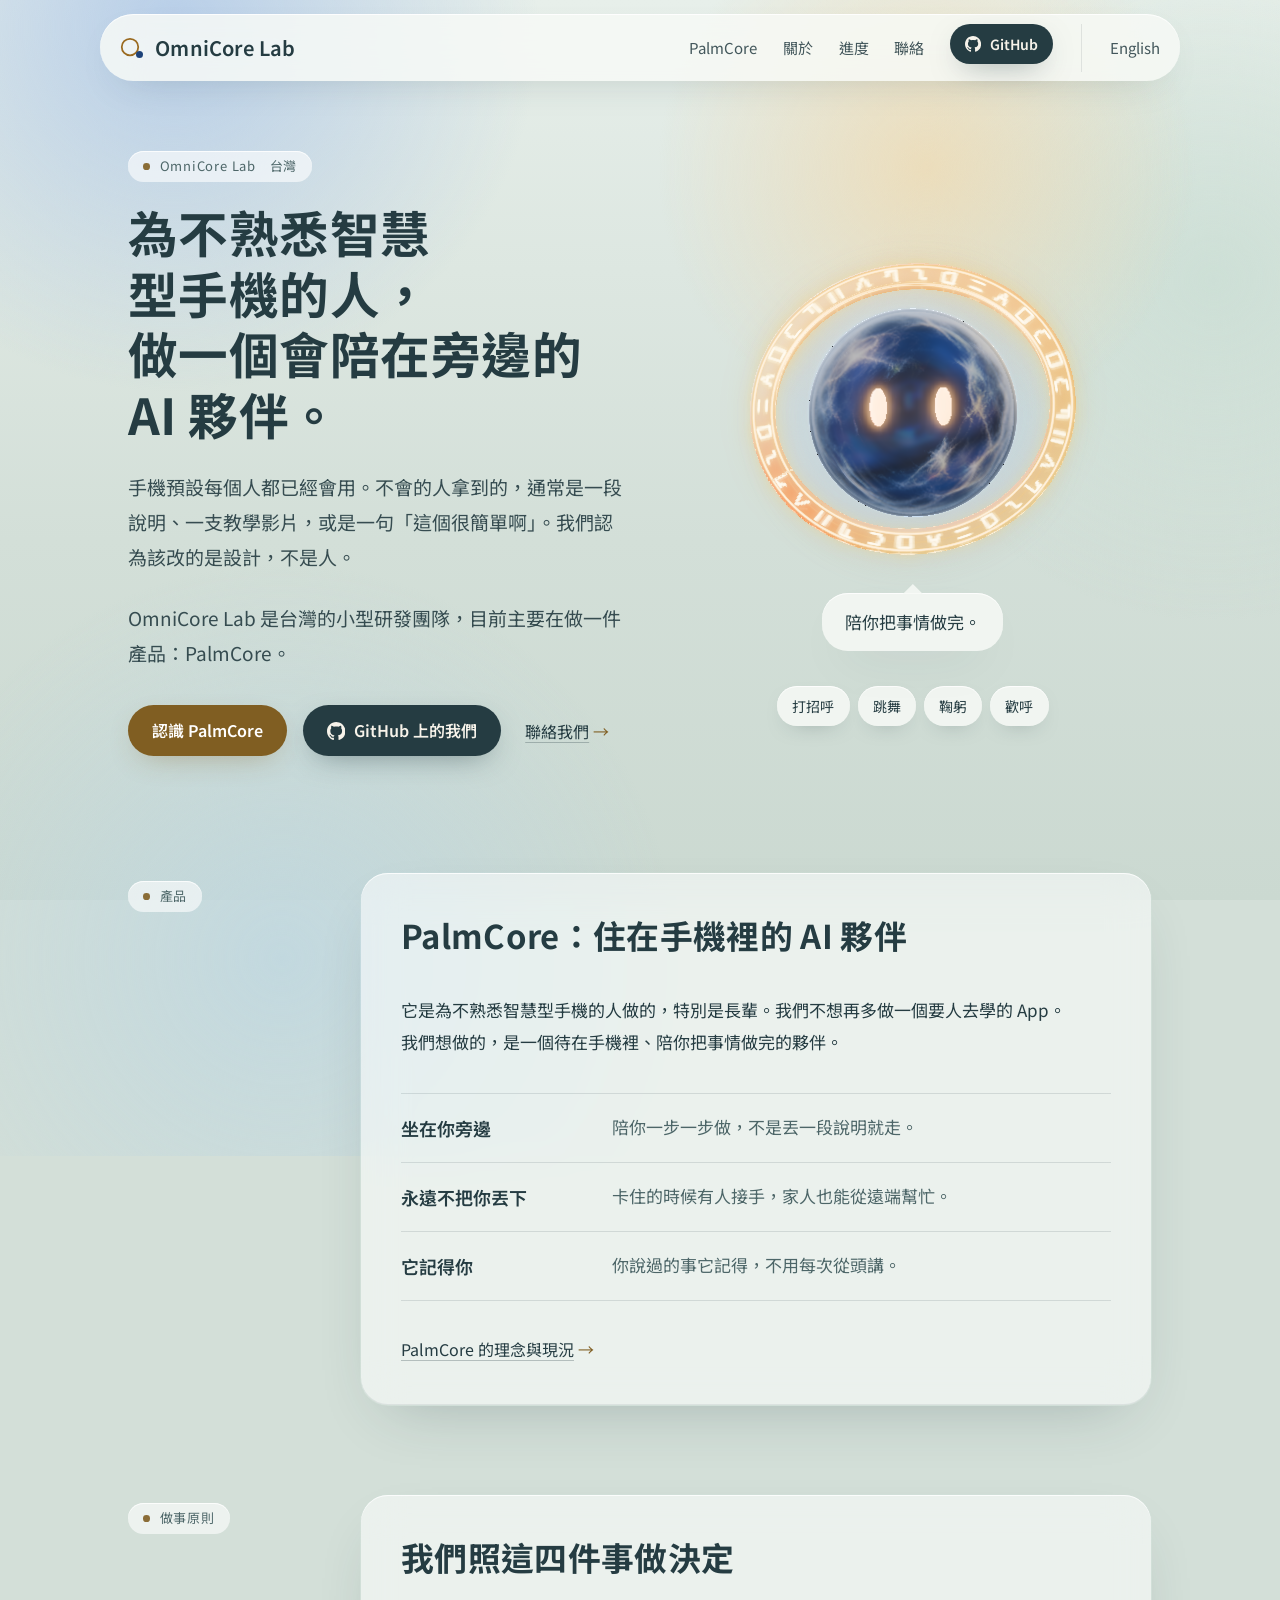
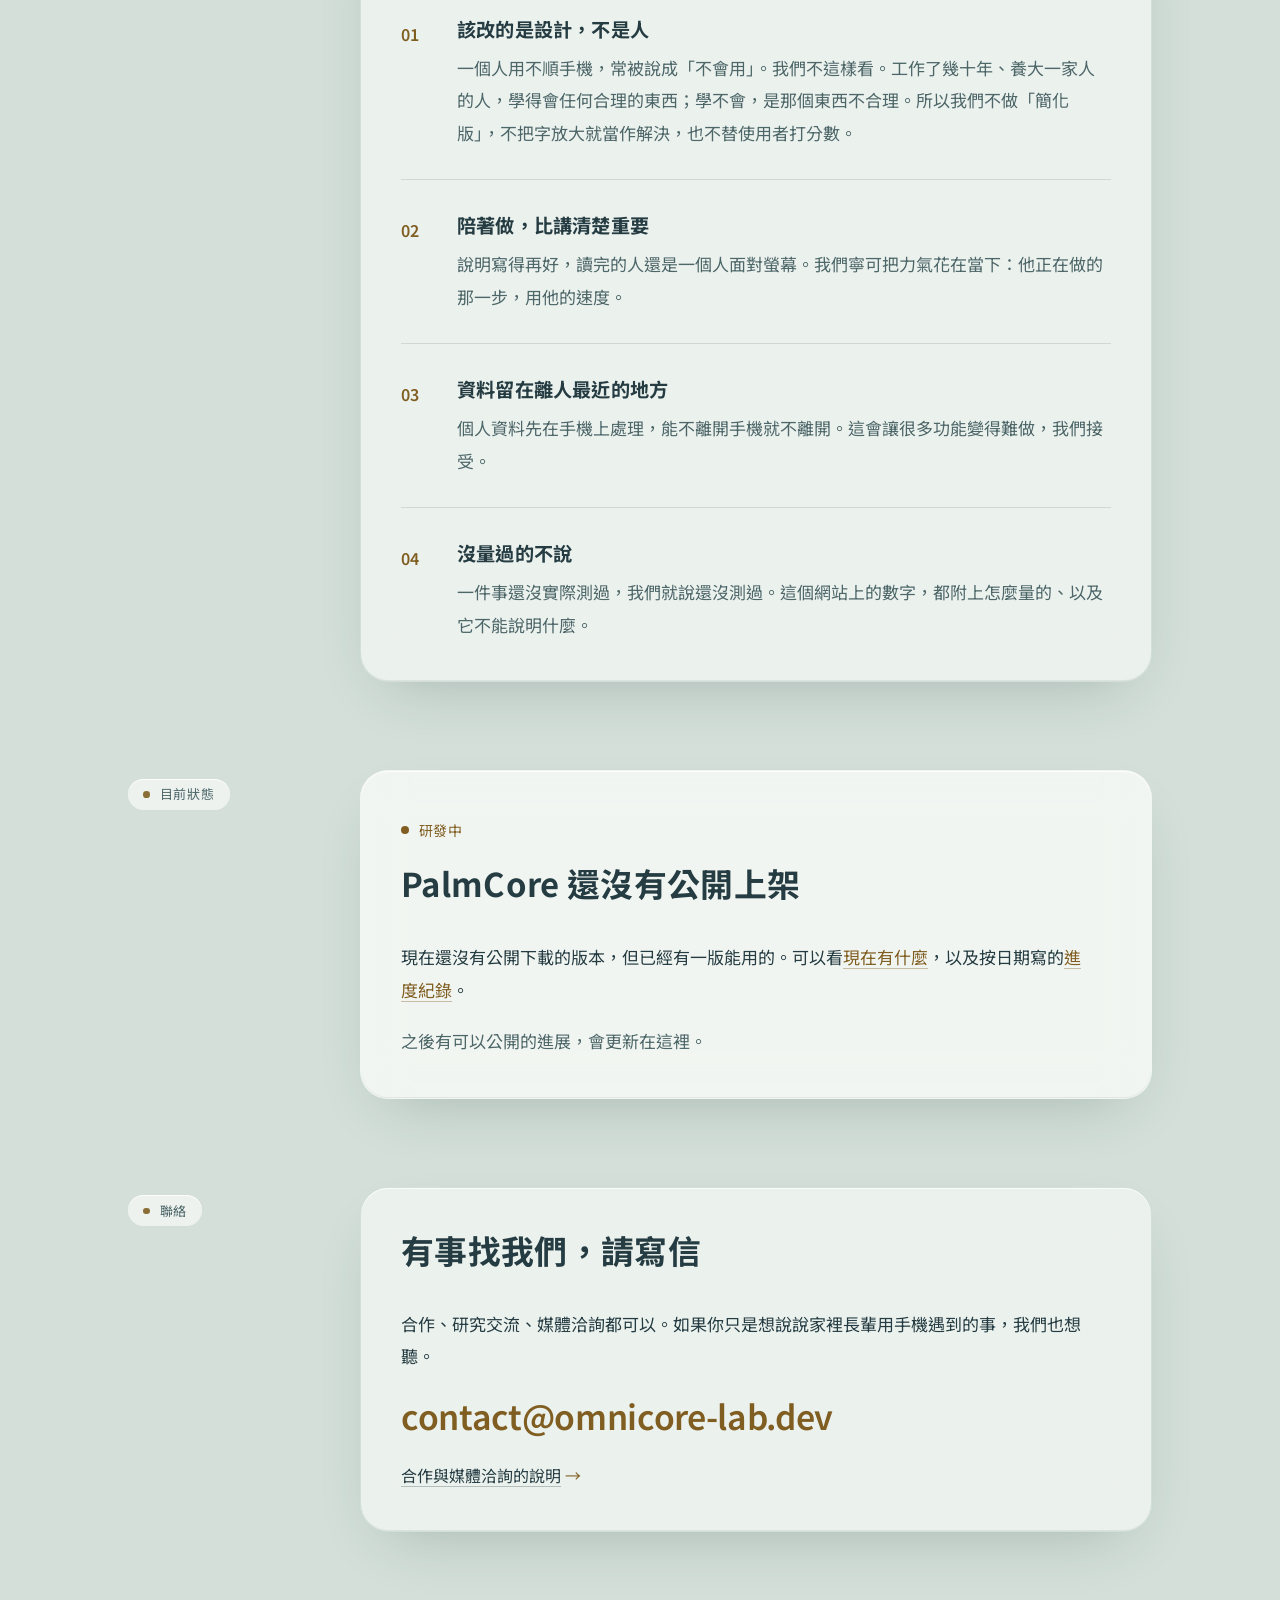
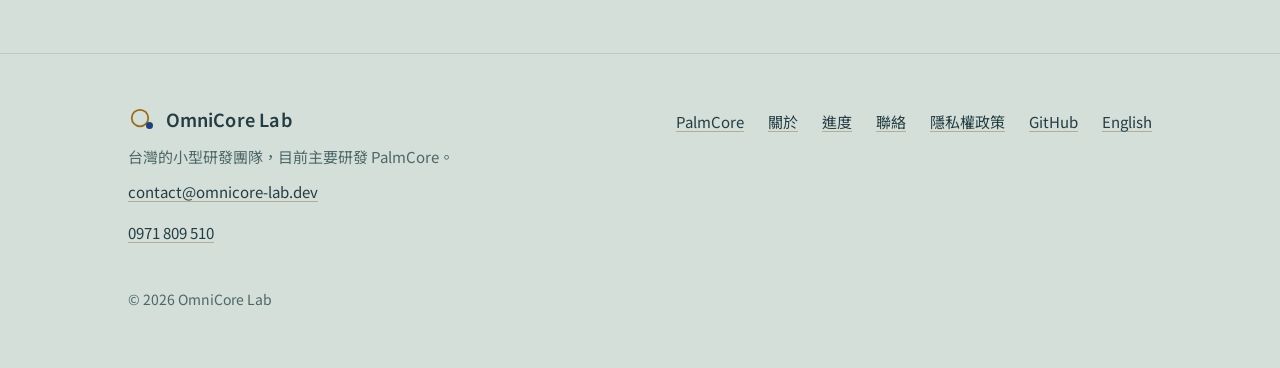
==== commit fafcd274: "Show the current build: screens, measurements, progress log Co-Authored-By: Claude Opus 5.5 <noreply" ====
--- a/site/zh/index.html
+++ b/site/zh/index.html
@@ -26,9 +26,9 @@
 <link rel="preconnect" href="https://fonts.googleapis.com">
 <link rel="preconnect" href="https://fonts.gstatic.com" crossorigin>
 <link rel="stylesheet" href="https://fonts.googleapis.com/css2?family=IBM+Plex+Sans:wght@400;500;600&amp;family=Noto+Sans+TC:wght@400;500;700&amp;display=swap">
-<link rel="stylesheet" href="../assets/site.css?v=1010c">
-<link rel="stylesheet" href="../assets/app-theme.css?v=1010c">
-<script src="../assets/site.js" defer></script>
+<link rel="stylesheet" href="../assets/site.css?v=1010d">
+<link rel="stylesheet" href="../assets/app-theme.css?v=1010d">
+<script src="../assets/site.js?v=1010d" defer></script>
 <script type="application/ld+json">{"@context": "https://schema.org", "@type": "Organization", "name": "OmniCore Lab", "url": "https://omnicore-lab.dev/", "logo": "https://omnicore-lab.dev/assets/favicon.svg", "email": "contact@omnicore-lab.dev", "description": "A small R&D team in Taiwan building PalmCore, an AI companion for people the smartphone was never designed for.", "contactPoint": {"@type": "ContactPoint", "contactType": "general enquiries", "email": "contact@omnicore-lab.dev", "availableLanguage": ["en", "zh-Hant"], "telephone": "+886971809510"}, "address": {"@type": "PostalAddress", "addressRegion": "Taoyuan City", "addressCountry": "TW"}, "telephone": "+886971809510", "sameAs": ["https://github.com/OmniCore-lab"]}</script>
 </head>
 <body>
@@ -42,6 +42,7 @@
       <ul>
         <li><a href="palmcore.html">PalmCore</a></li>
         <li><a href="about.html">關於</a></li>
+        <li><a href="progress.html">進度</a></li>
         <li><a href="contact.html">聯絡</a></li>
         <li><a class="gh" href="https://github.com/OmniCore-lab" rel="noopener"><svg viewBox="0 0 16 16" aria-hidden="true" focusable="false"><path fill="currentColor" d="M8 0C3.58 0 0 3.58 0 8c0 3.54 2.29 6.53 5.47 7.59.4.07.55-.17.55-.38 0-.19-.01-.82-.01-1.49-2.01.37-2.53-.49-2.69-.94-.09-.23-.48-.94-.82-1.13-.28-.15-.68-.52-.01-.53.63-.01 1.08.58 1.23.82.72 1.21 1.87.87 2.33.66.07-.52.28-.87.51-1.07-1.78-.2-3.64-.89-3.64-3.95 0-.87.31-1.59.82-2.15-.08-.2-.36-1.02.08-2.12 0 0 .67-.21 2.2.82.64-.18 1.32-.27 2-.27s1.36.09 2 .27c1.53-1.04 2.2-.82 2.2-.82.44 1.1.16 1.92.08 2.12.51.56.82 1.27.82 2.15 0 3.07-1.87 3.75-3.65 3.95.29.25.54.73.54 1.48 0 1.07-.01 1.93-.01 2.2 0 .21.15.46.55.38A8.01 8.01 0 0 0 16 8c0-4.42-3.58-8-8-8Z"/></svg><span>GitHub</span></a></li>
       </ul>
@@ -74,6 +75,7 @@
         </svg></div>
         </div>
         <p class="bubble">陪你把事情做完。</p>
+        <div class="moves" role="group" aria-label="讓牠動一下" hidden><button type="button" data-move="hello">打招呼</button><button type="button" data-move="dance">跳舞</button><button type="button" data-move="bow">鞠躬</button><button type="button" data-move="cheer">歡呼</button></div>
       </div>
     </div>
   </section>
@@ -114,7 +116,7 @@
           </div></li>
           <li><div>
             <h3>沒量過的不說</h3>
-            <p>一件事還沒實際測過，我們就說還沒測過。這也是這個網站上幾乎沒有數字的原因。</p>
+            <p>一件事還沒實際測過，我們就說還沒測過。這個網站上的數字，都附上怎麼量的、以及它不能說明什麼。</p>
           </div></li>
         </ol>
       </div>
@@ -127,7 +129,7 @@
       <div class="prose" data-reveal>
         <p class="status">研發中</p>
         <h2 id="h-status">PalmCore 還沒有公開上架</h2>
-        <p>現在沒有可以下載的版本，也沒有候補名單。這個階段我們不公開產品畫面與技術細節；目前能講的，都寫在這個網站上了。</p>
+        <p>現在還沒有公開下載的版本，但已經有一版能用的。可以看<a href="palmcore.html">現在有什麼</a>，以及按日期寫的<a href="progress.html">進度紀錄</a>。</p>
         <p class="muted">之後有可以公開的進展，會更新在這裡。</p>
       </div>
     </div>
@@ -159,6 +161,7 @@
       <ul>
         <li><a href="palmcore.html">PalmCore</a></li>
         <li><a href="about.html">關於</a></li>
+        <li><a href="progress.html">進度</a></li>
         <li><a href="contact.html">聯絡</a></li>
         <li><a href="privacy.html">隱私權政策</a></li>
         <li><a href="https://github.com/OmniCore-lab" rel="noopener">GitHub</a></li>
--- a/site/assets/app-theme.css
+++ b/site/assets/app-theme.css
@@ -226,3 +226,48 @@
 .nav a.gh { padding: .42rem .95rem; font-size: .875rem; background-image: none; opacity: 1; color: #F7F3EA; }
 .actions { gap: .75rem 1rem; }
 .actions .more { margin-left: .5rem; }
+
+/* ── 開放一輪（2026-10-10）：實際畫面、數字、進度紀錄、智核動作 ── */
+.phones { display: grid; grid-template-columns: repeat(2, minmax(0, 1fr)); gap: 1.5rem 1.25rem; margin-block: 1.5rem 2.25rem; }
+@media (min-width: 900px) { .phones { grid-template-columns: repeat(4, minmax(0, 1fr)); } }
+.phone { margin: 0; }
+.phone img {
+  display: block; width: 100%; height: auto; border-radius: 22px;
+  box-shadow: 0 0 0 5px #1B2733, 0 0 0 6px rgba(255, 255, 255, .5), 0 26px 50px -24px rgba(37, 60, 66, .55);
+}
+.phone figcaption { margin-top: 1rem; font-size: .875rem; line-height: 1.55; color: var(--muted); }
+.built-h { font-size: 1.0625rem; margin: 0 0 .75rem; }
+.built { margin: 0; padding: 0; list-style: none; display: grid; gap: .6rem 2rem; }
+@media (min-width: 760px) { .built { grid-template-columns: repeat(2, minmax(0, 1fr)); } }
+.built li { position: relative; padding-left: 1.25rem; color: var(--text); }
+.built li::before { content: ""; position: absolute; left: 0; top: .62em; width: .42rem; height: .42rem; border-radius: 50%; background: var(--gold); }
+.section .split > div:not(.prose) > p { max-width: 40em; }
+
+.stats { display: grid; gap: 1rem; margin: 1.5rem 0; }
+@media (min-width: 700px) { .stats { grid-template-columns: repeat(3, minmax(0, 1fr)); } }
+.stats > div { background: rgba(255, 255, 255, .55); border-radius: 20px; padding: 1.1rem 1.2rem 1.2rem; box-shadow: inset 0 1px 0 var(--edge-hi); }
+.stats dt { font-size: clamp(1.9rem, 1.4rem + 1.6vw, 2.5rem); font-weight: 600; line-height: 1.1; color: #1D4279; letter-spacing: -.02em; }
+.stats dd { margin: .5rem 0 0; }
+.stats dd strong { display: block; font-weight: 600; }
+.stats dd span { display: block; margin-top: .25rem; font-size: .875rem; color: var(--muted); line-height: 1.5; }
+.fine { font-size: .875rem; color: var(--muted); line-height: 1.6; }
+
+.log { list-style: none; margin: 0 0 1.5rem; padding: 0; }
+.log > li { display: grid; gap: .35rem 2rem; padding-block: 1.35rem; border-top: 1px solid var(--line); }
+.log > li:last-child { border-bottom: 1px solid var(--line); }
+@media (min-width: 700px) { .log > li { grid-template-columns: 8.5rem minmax(0, 1fr); } }
+.log time { color: var(--sand); font-weight: 600; font-size: .9375rem; font-variant-numeric: tabular-nums; padding-top: .15rem; }
+.log h3 { margin: 0 0 .35rem; font-size: 1.125rem; }
+.log p { margin: 0; color: var(--muted); max-width: 40em; }
+
+/* 智核下面的動作鈕：3D 準備好才出現 */
+.moves { display: flex; flex-wrap: wrap; justify-content: center; gap: .5rem; margin-top: 1rem; }
+.moves[hidden] { display: none; }
+.moves button {
+  font: inherit; font-size: .875rem; color: var(--text); cursor: pointer;
+  background: var(--glass-strong); border: 0; border-radius: 999px; padding: .42rem .95rem;
+  box-shadow: inset 0 1px 0 var(--edge-hi), 0 8px 22px -14px rgba(37, 60, 66, .5);
+  transition: transform .15s ease;
+}
+.moves button:hover { transform: translateY(-1px); }
+.moves button:active { transform: scale(.96); }
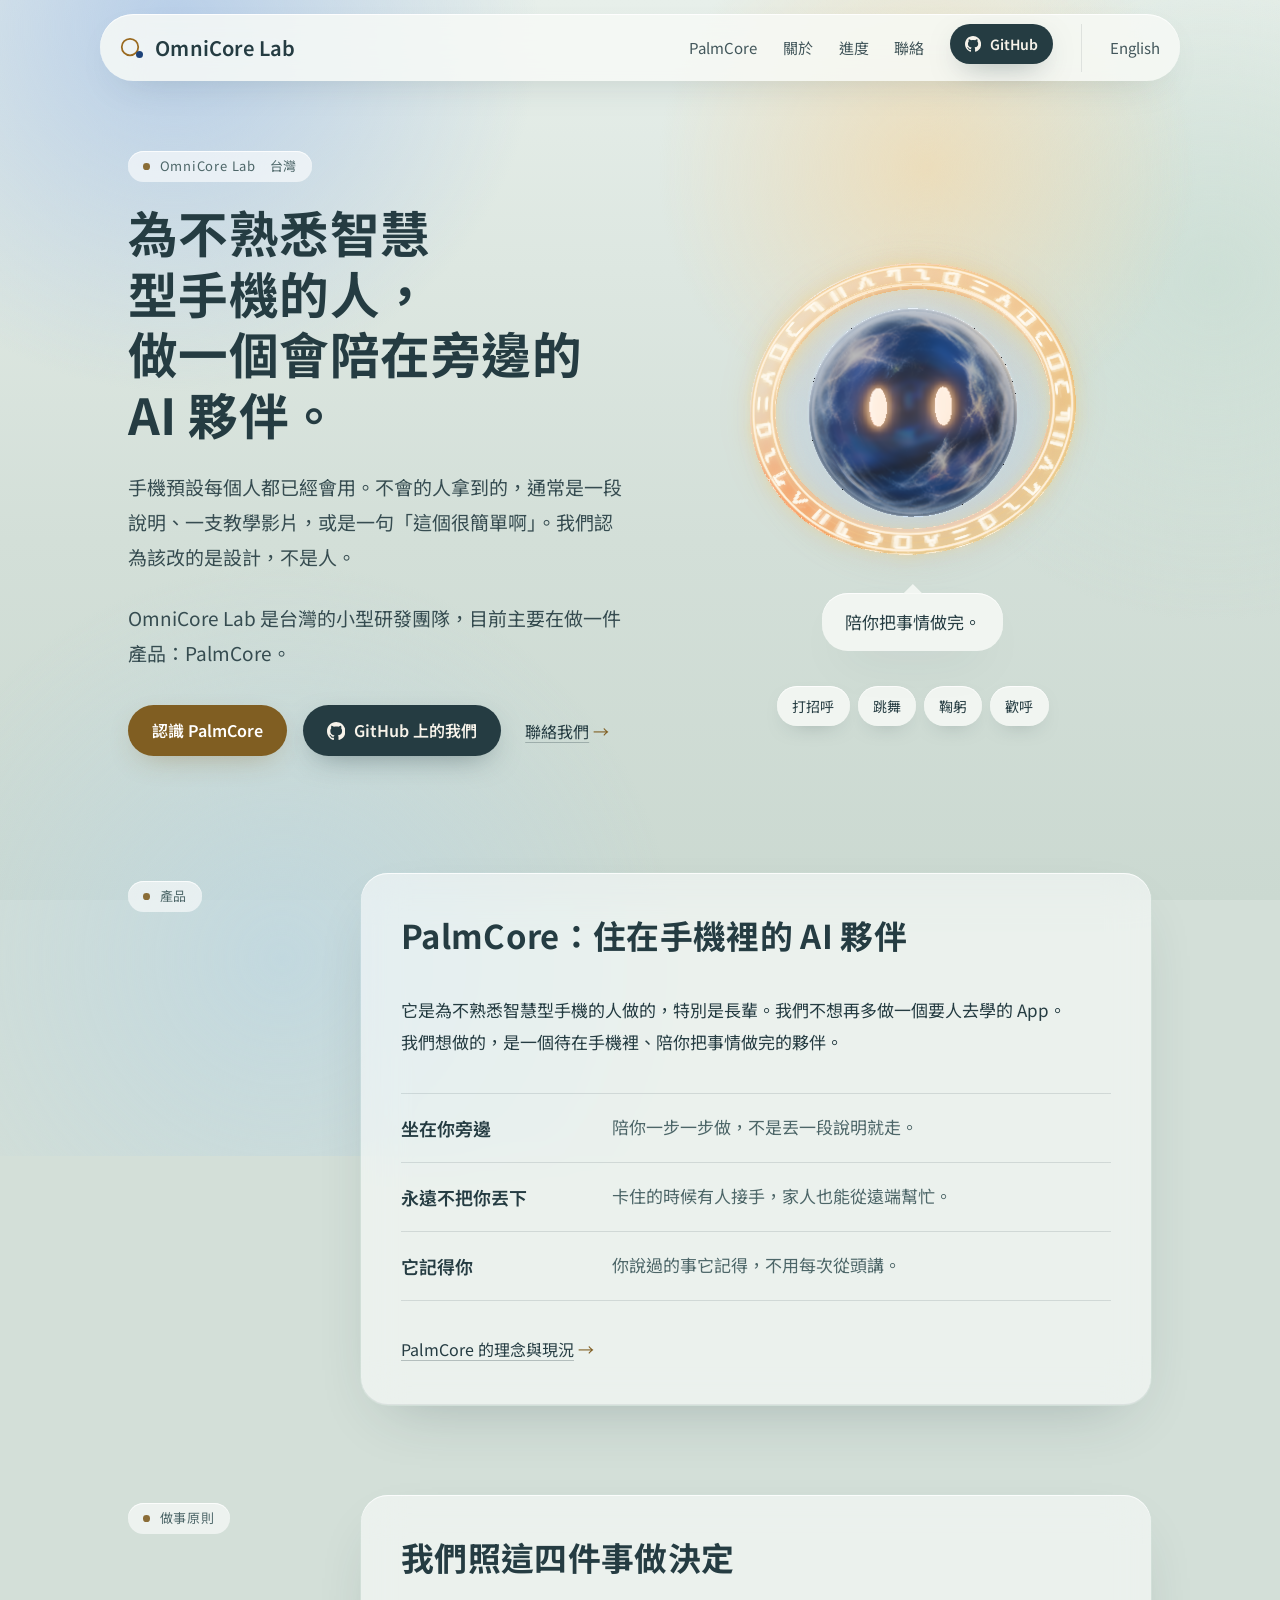
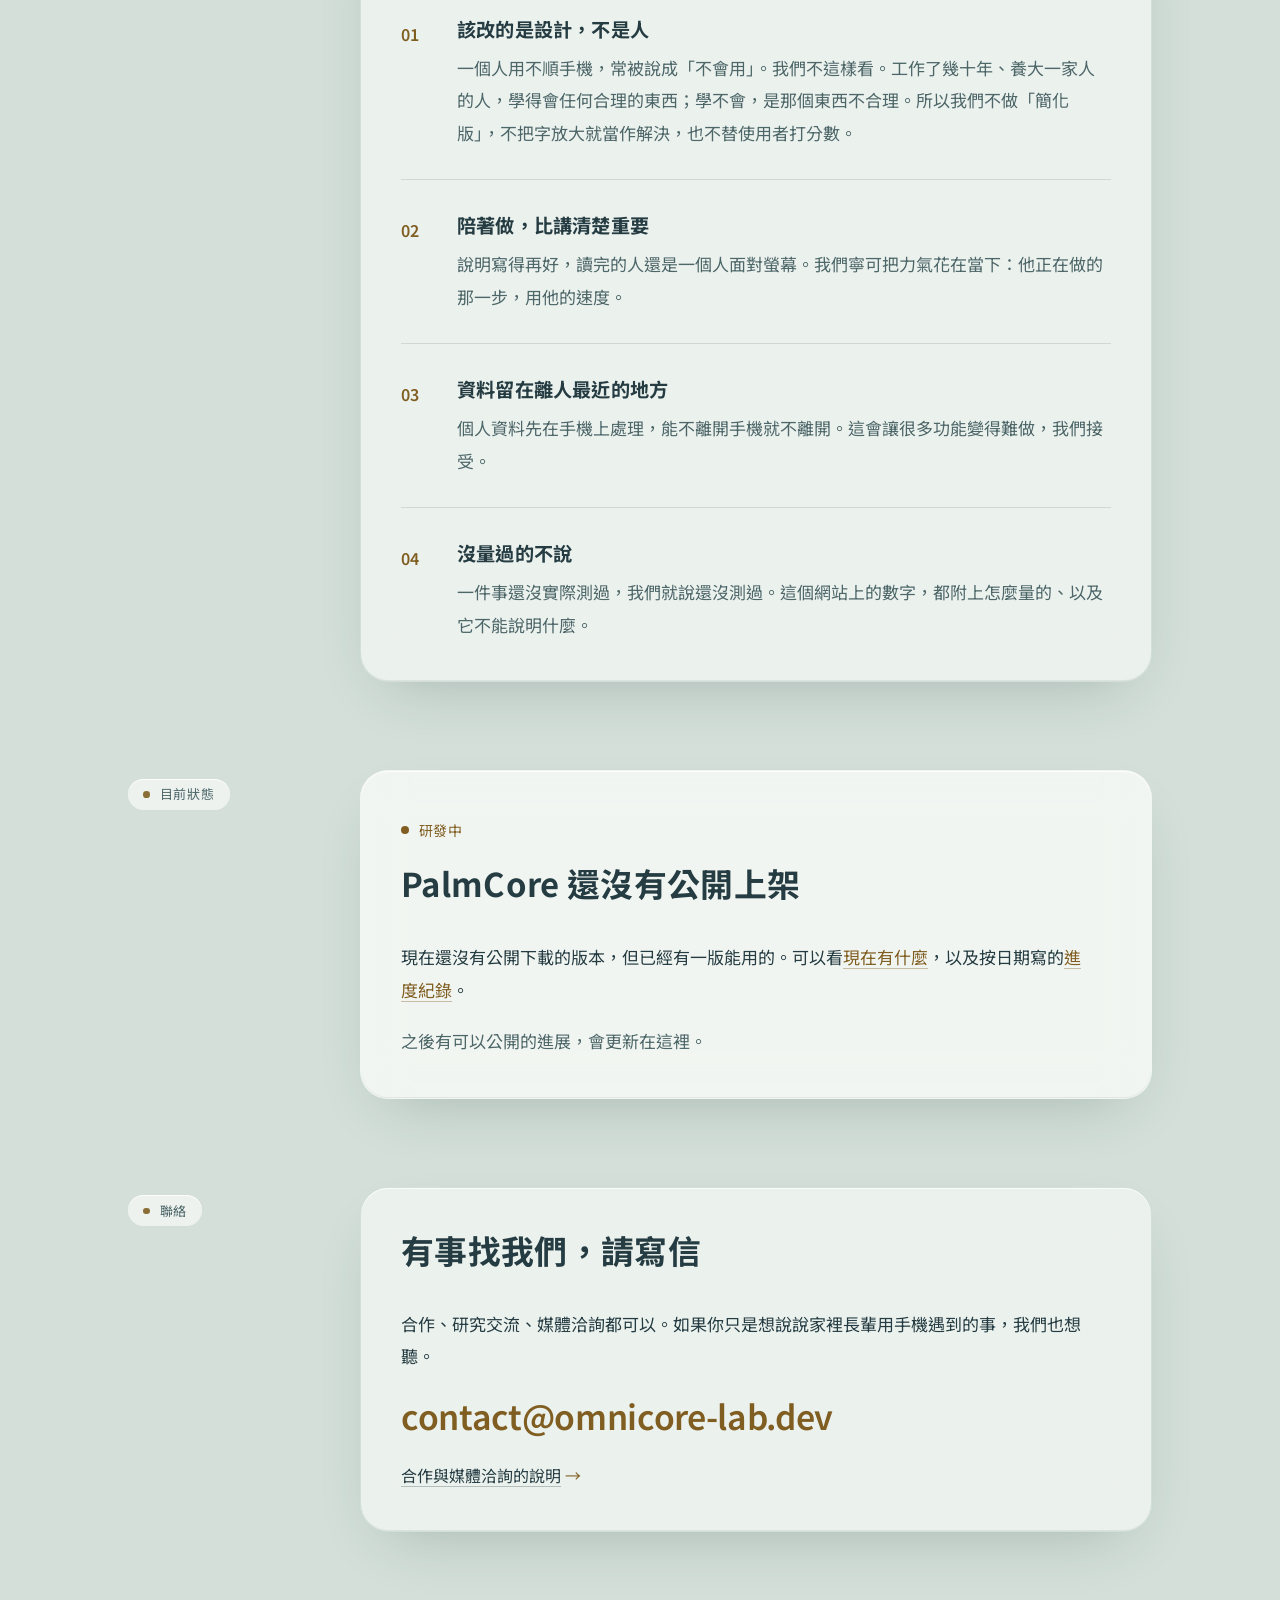
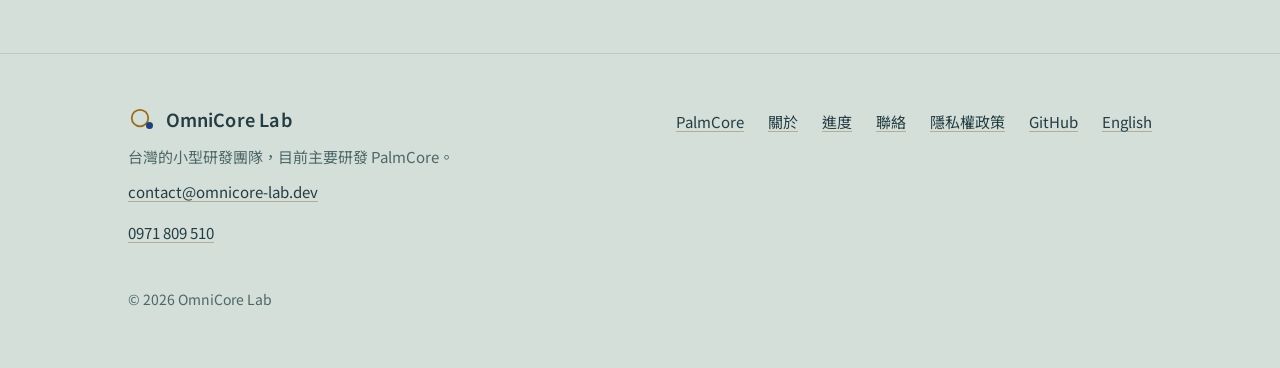
==== commit 1f26bb20: "Add the introduction film and a note on the team Co-Authored-By: Claude Opus 5.5 <noreply@anthropic." ====
--- a/site/zh/index.html
+++ b/site/zh/index.html
@@ -26,9 +26,9 @@
 <link rel="preconnect" href="https://fonts.googleapis.com">
 <link rel="preconnect" href="https://fonts.gstatic.com" crossorigin>
 <link rel="stylesheet" href="https://fonts.googleapis.com/css2?family=IBM+Plex+Sans:wght@400;500;600&amp;family=Noto+Sans+TC:wght@400;500;700&amp;display=swap">
-<link rel="stylesheet" href="../assets/site.css?v=1010d">
-<link rel="stylesheet" href="../assets/app-theme.css?v=1010d">
-<script src="../assets/site.js?v=1010d" defer></script>
+<link rel="stylesheet" href="../assets/site.css?v=1010e">
+<link rel="stylesheet" href="../assets/app-theme.css?v=1010e">
+<script src="../assets/site.js?v=1010e" defer></script>
 <script type="application/ld+json">{"@context": "https://schema.org", "@type": "Organization", "name": "OmniCore Lab", "url": "https://omnicore-lab.dev/", "logo": "https://omnicore-lab.dev/assets/favicon.svg", "email": "contact@omnicore-lab.dev", "description": "A small R&D team in Taiwan building PalmCore, an AI companion for people the smartphone was never designed for.", "contactPoint": {"@type": "ContactPoint", "contactType": "general enquiries", "email": "contact@omnicore-lab.dev", "availableLanguage": ["en", "zh-Hant"], "telephone": "+886971809510"}, "address": {"@type": "PostalAddress", "addressRegion": "Taoyuan City", "addressCountry": "TW"}, "telephone": "+886971809510", "sameAs": ["https://github.com/OmniCore-lab"]}</script>
 </head>
 <body>
--- a/site/assets/app-theme.css
+++ b/site/assets/app-theme.css
@@ -271,3 +271,6 @@
 }
 .moves button:hover { transform: translateY(-1px); }
 .moves button:active { transform: scale(.96); }
+
+/* 介紹影片 */
+.film { display: block; width: 100%; height: auto; aspect-ratio: 16 / 9; border-radius: 20px; background: #1B2733; box-shadow: 0 26px 60px -28px rgba(37, 60, 66, .6); margin-bottom: 1rem; }
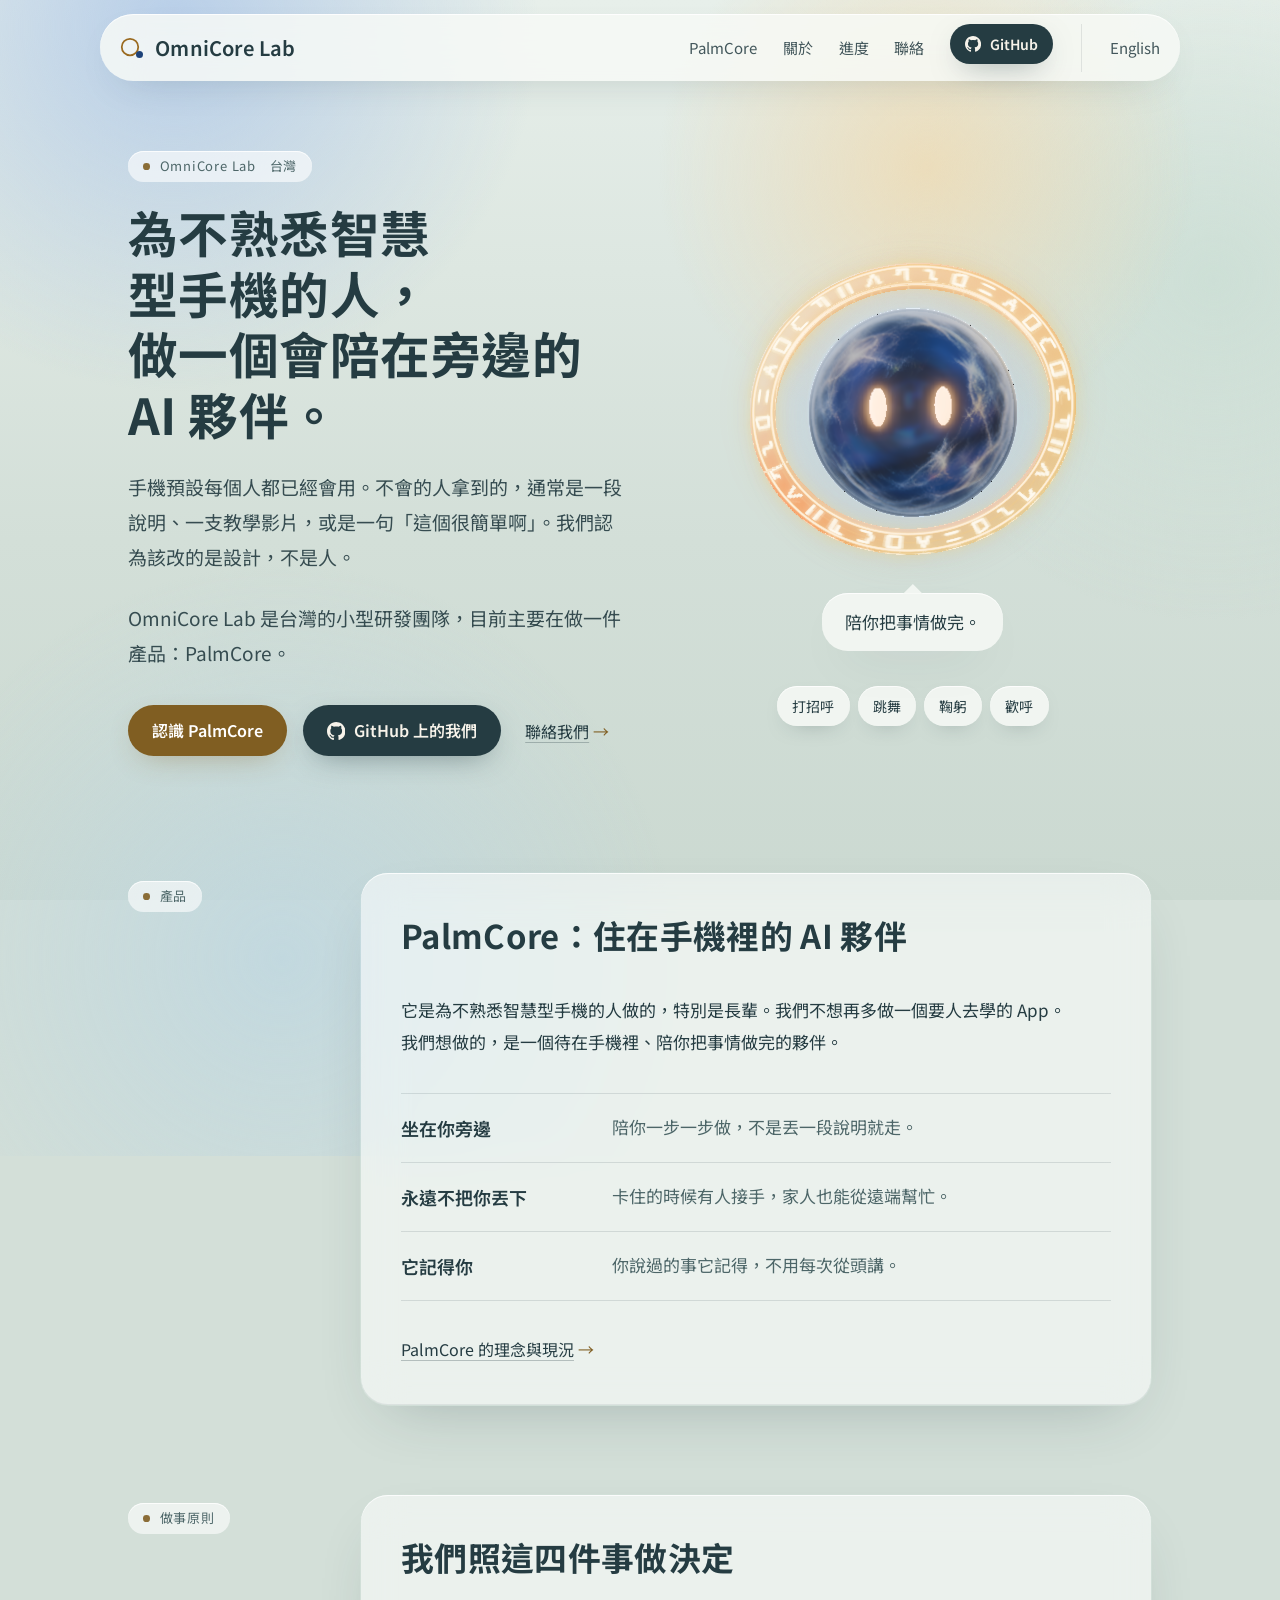
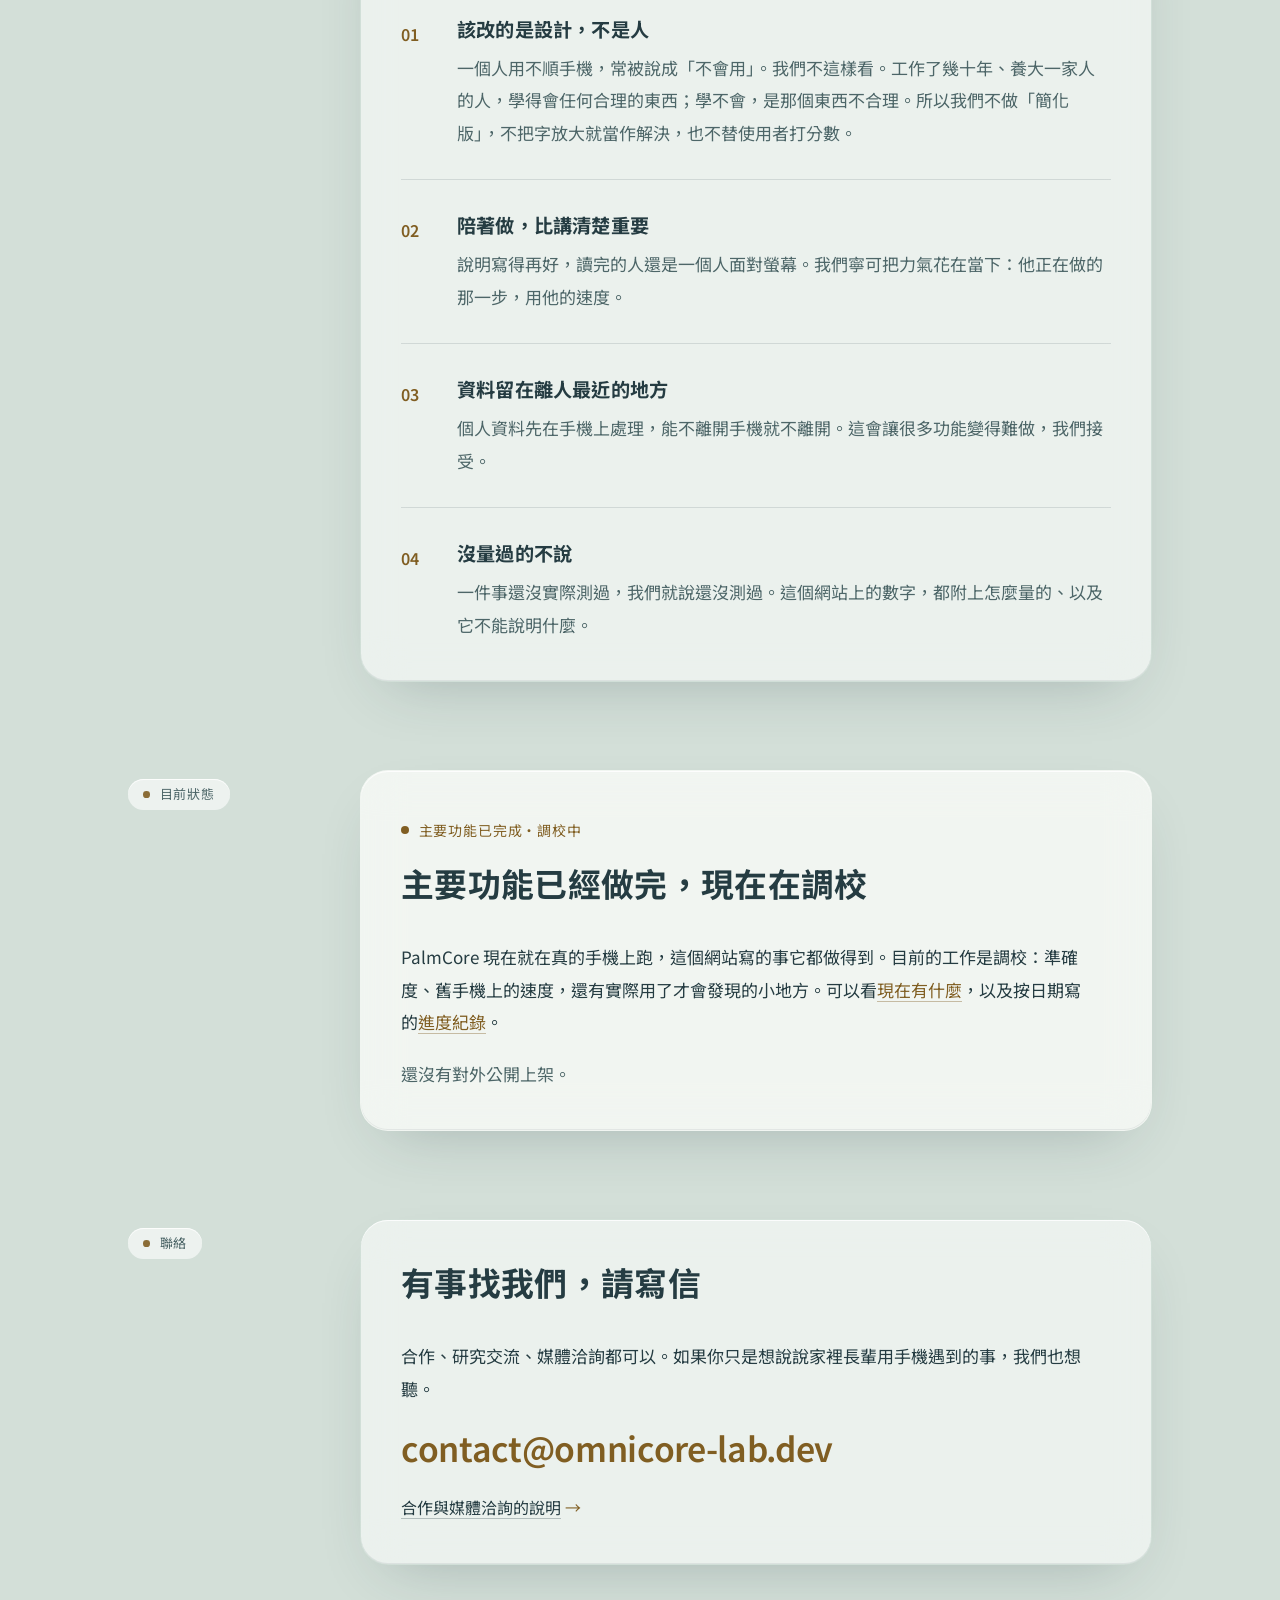
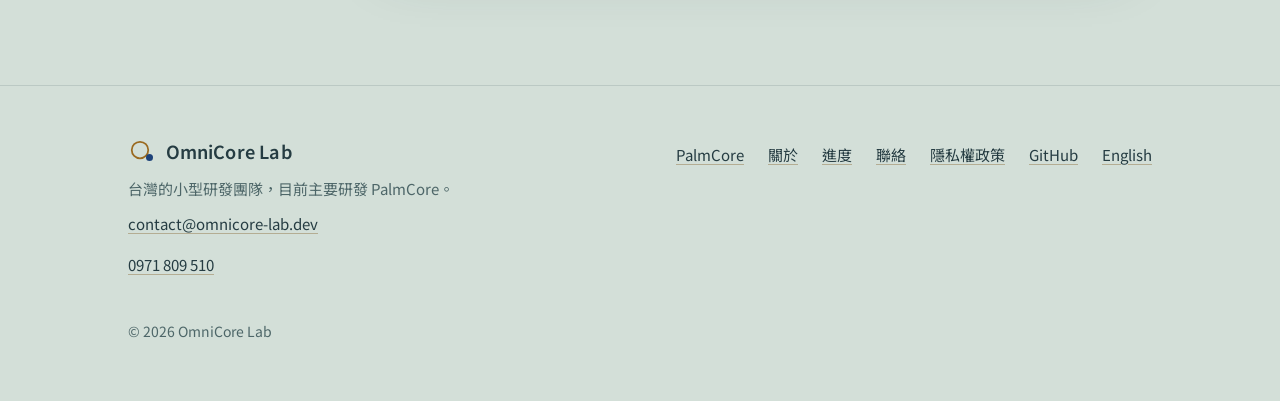
==== commit 03480b31: "Say where the work actually stands: built, in tuning Co-Authored-By: Claude Opus 5.5 <noreply@anthro" ====
--- a/site/zh/index.html
+++ b/site/zh/index.html
@@ -26,9 +26,9 @@
 <link rel="preconnect" href="https://fonts.googleapis.com">
 <link rel="preconnect" href="https://fonts.gstatic.com" crossorigin>
 <link rel="stylesheet" href="https://fonts.googleapis.com/css2?family=IBM+Plex+Sans:wght@400;500;600&amp;family=Noto+Sans+TC:wght@400;500;700&amp;display=swap">
-<link rel="stylesheet" href="../assets/site.css?v=1010e">
-<link rel="stylesheet" href="../assets/app-theme.css?v=1010e">
-<script src="../assets/site.js?v=1010e" defer></script>
+<link rel="stylesheet" href="../assets/site.css?v=1010f">
+<link rel="stylesheet" href="../assets/app-theme.css?v=1010f">
+<script src="../assets/site.js?v=1010f" defer></script>
 <script type="application/ld+json">{"@context": "https://schema.org", "@type": "Organization", "name": "OmniCore Lab", "url": "https://omnicore-lab.dev/", "logo": "https://omnicore-lab.dev/assets/favicon.svg", "email": "contact@omnicore-lab.dev", "description": "A small R&D team in Taiwan building PalmCore, an AI companion for people the smartphone was never designed for.", "contactPoint": {"@type": "ContactPoint", "contactType": "general enquiries", "email": "contact@omnicore-lab.dev", "availableLanguage": ["en", "zh-Hant"], "telephone": "+886971809510"}, "address": {"@type": "PostalAddress", "addressRegion": "Taoyuan City", "addressCountry": "TW"}, "telephone": "+886971809510", "sameAs": ["https://github.com/OmniCore-lab"]}</script>
 </head>
 <body>
@@ -127,10 +127,10 @@
     <div class="wrap split">
       <p class="label">目前狀態</p>
       <div class="prose" data-reveal>
-        <p class="status">研發中</p>
-        <h2 id="h-status">PalmCore 還沒有公開上架</h2>
-        <p>現在還沒有公開下載的版本，但已經有一版能用的。可以看<a href="palmcore.html">現在有什麼</a>，以及按日期寫的<a href="progress.html">進度紀錄</a>。</p>
-        <p class="muted">之後有可以公開的進展，會更新在這裡。</p>
+        <p class="status">主要功能已完成・調校中</p>
+        <h2 id="h-status">主要功能已經做完，現在在調校</h2>
+        <p>PalmCore 現在就在真的手機上跑，這個網站寫的事它都做得到。目前的工作是調校：準確度、舊手機上的速度，還有實際用了才會發現的小地方。可以看<a href="palmcore.html">現在有什麼</a>，以及按日期寫的<a href="progress.html">進度紀錄</a>。</p>
+        <p class="muted">還沒有對外公開上架。</p>
       </div>
     </div>
   </section>
--- a/site/assets/app-theme.css
+++ b/site/assets/app-theme.css
@@ -274,3 +274,9 @@
 
 /* 介紹影片 */
 .film { display: block; width: 100%; height: auto; aspect-ratio: 16 / 9; border-radius: 20px; background: #1B2733; box-shadow: 0 26px 60px -28px rgba(37, 60, 66, .6); margin-bottom: 1rem; }
+
+/* 規模：四格 */
+.size-h { margin-top: 2.25rem; }
+.stats.size { margin-top: .75rem; }
+@media (min-width: 700px) { .stats.size { grid-template-columns: repeat(4, minmax(0, 1fr)); } }
+.stats.size > div { background: rgba(255, 255, 255, .5); }
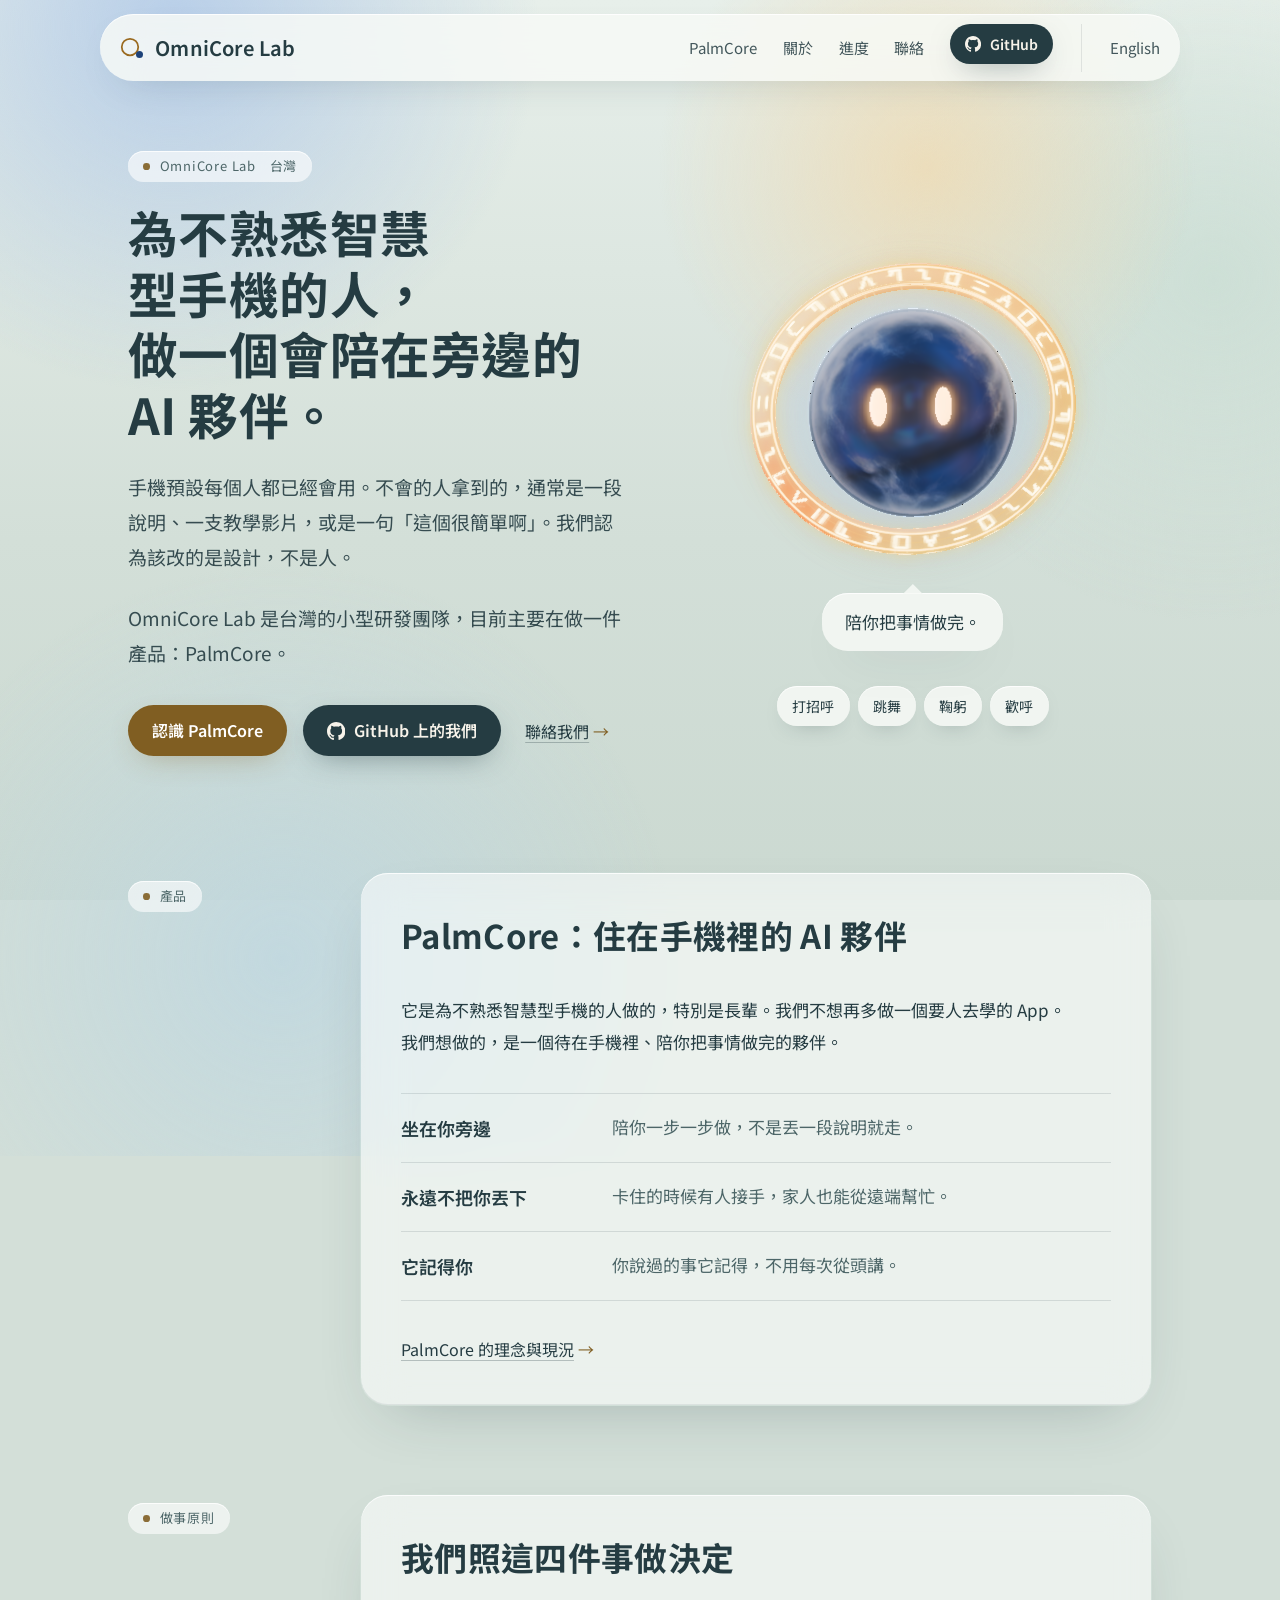
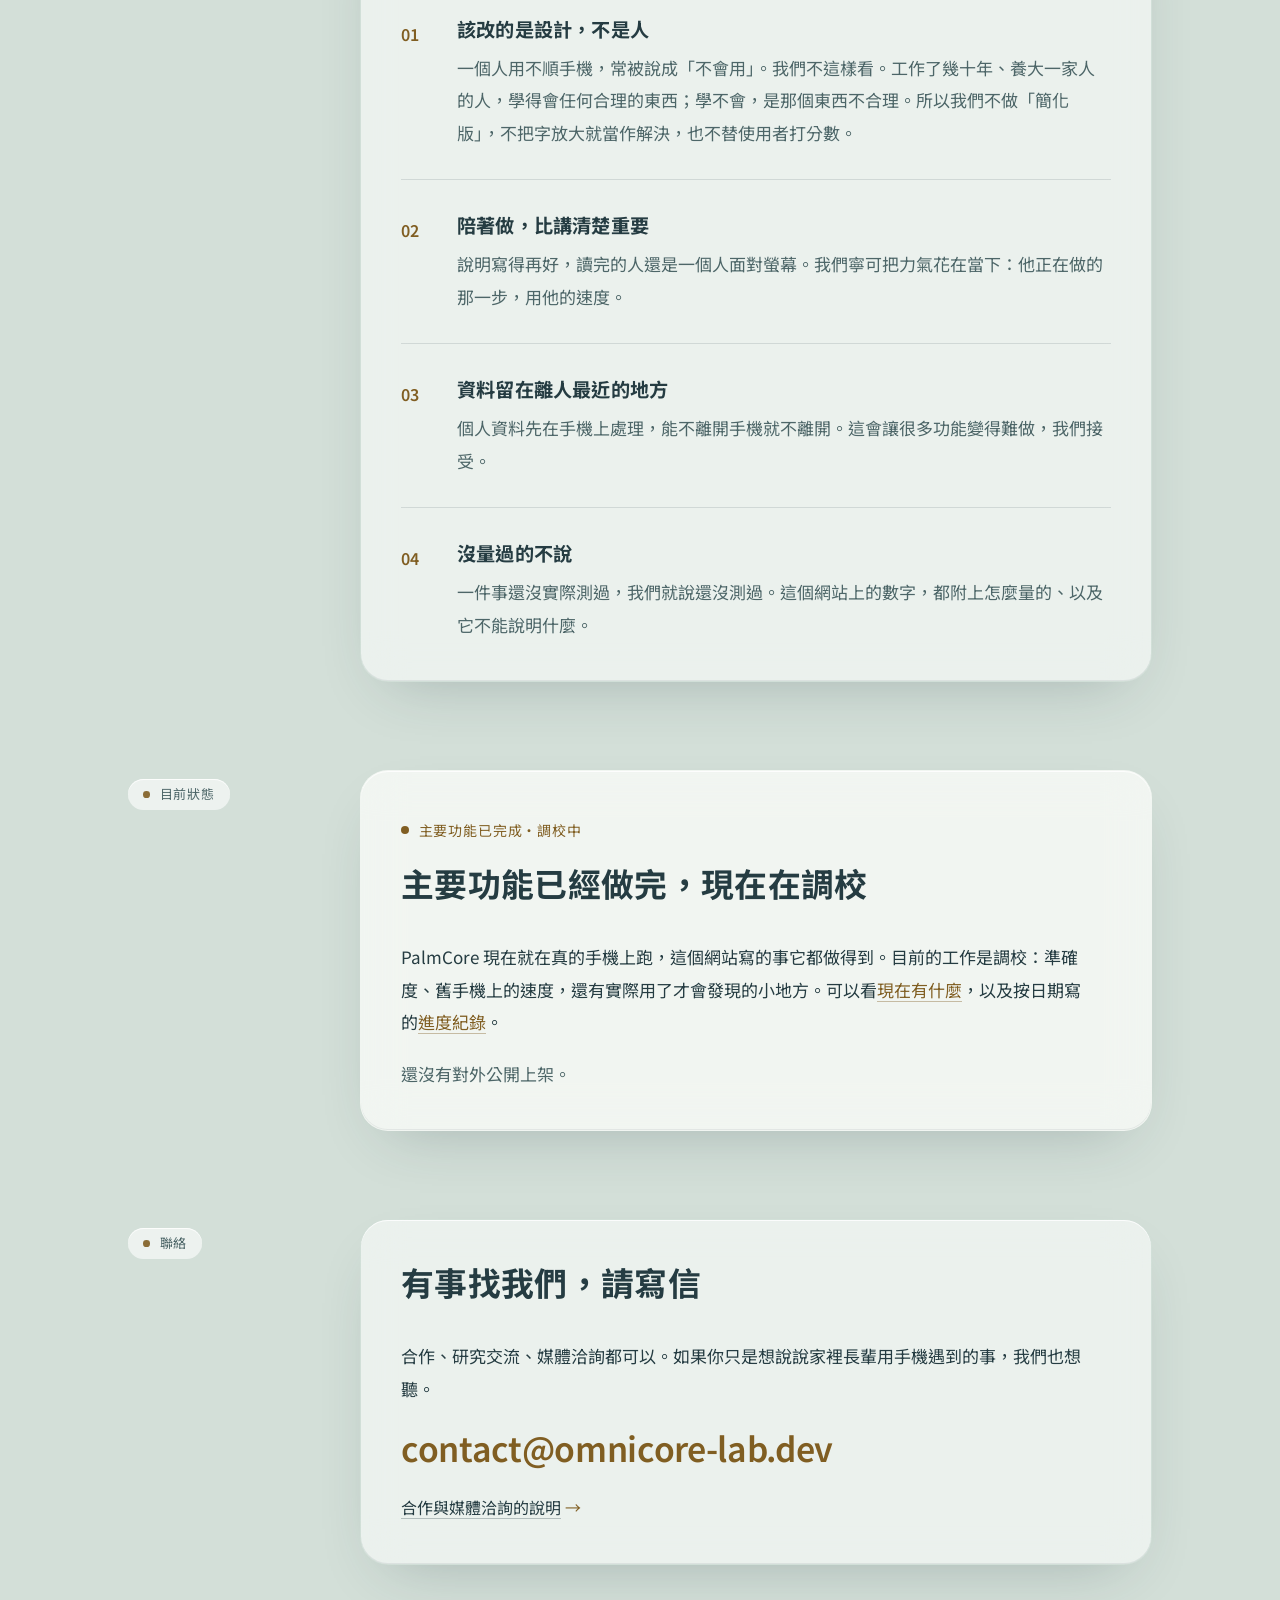
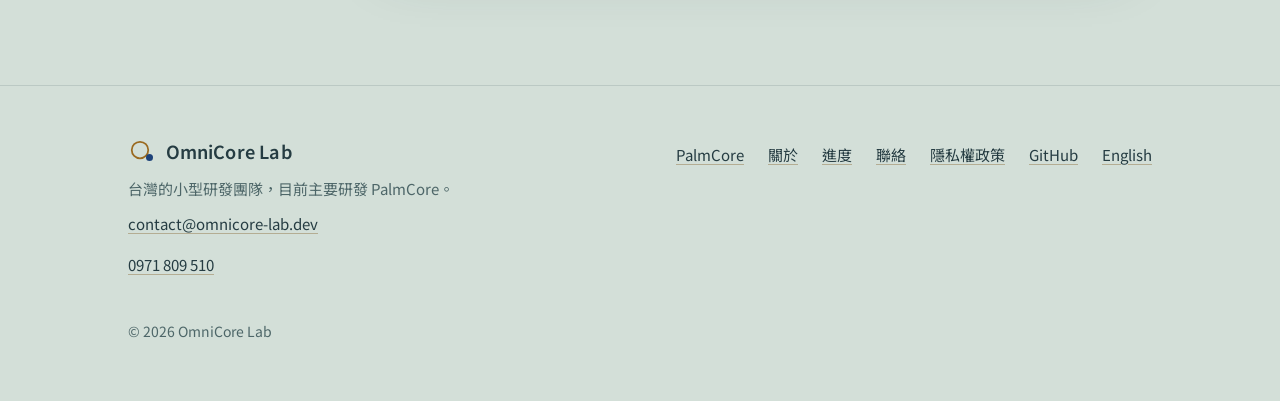
==== commit 9a73d8fb: "Correct where the team is based Co-Authored-By: Claude Opus 5.5 <noreply@anthropic.com>" ====
--- a/site/zh/index.html
+++ b/site/zh/index.html
@@ -29,7 +29,7 @@
 <link rel="stylesheet" href="../assets/site.css?v=1010f">
 <link rel="stylesheet" href="../assets/app-theme.css?v=1010f">
 <script src="../assets/site.js?v=1010f" defer></script>
-<script type="application/ld+json">{"@context": "https://schema.org", "@type": "Organization", "name": "OmniCore Lab", "url": "https://omnicore-lab.dev/", "logo": "https://omnicore-lab.dev/assets/favicon.svg", "email": "contact@omnicore-lab.dev", "description": "A small R&D team in Taiwan building PalmCore, an AI companion for people the smartphone was never designed for.", "contactPoint": {"@type": "ContactPoint", "contactType": "general enquiries", "email": "contact@omnicore-lab.dev", "availableLanguage": ["en", "zh-Hant"], "telephone": "+886971809510"}, "address": {"@type": "PostalAddress", "addressRegion": "Taoyuan City", "addressCountry": "TW"}, "telephone": "+886971809510", "sameAs": ["https://github.com/OmniCore-lab"]}</script>
+<script type="application/ld+json">{"@context": "https://schema.org", "@type": "Organization", "name": "OmniCore Lab", "url": "https://omnicore-lab.dev/", "logo": "https://omnicore-lab.dev/assets/favicon.svg", "email": "contact@omnicore-lab.dev", "description": "A small R&D team in Taiwan building PalmCore, an AI companion for people the smartphone was never designed for.", "contactPoint": {"@type": "ContactPoint", "contactType": "general enquiries", "email": "contact@omnicore-lab.dev", "availableLanguage": ["en", "zh-Hant"], "telephone": "+886971809510"}, "address": {"@type": "PostalAddress", "addressCountry": "TW"}, "telephone": "+886971809510", "sameAs": ["https://github.com/OmniCore-lab"]}</script>
 </head>
 <body>
 <a class="skip" href="#main">跳到主要內容</a>
